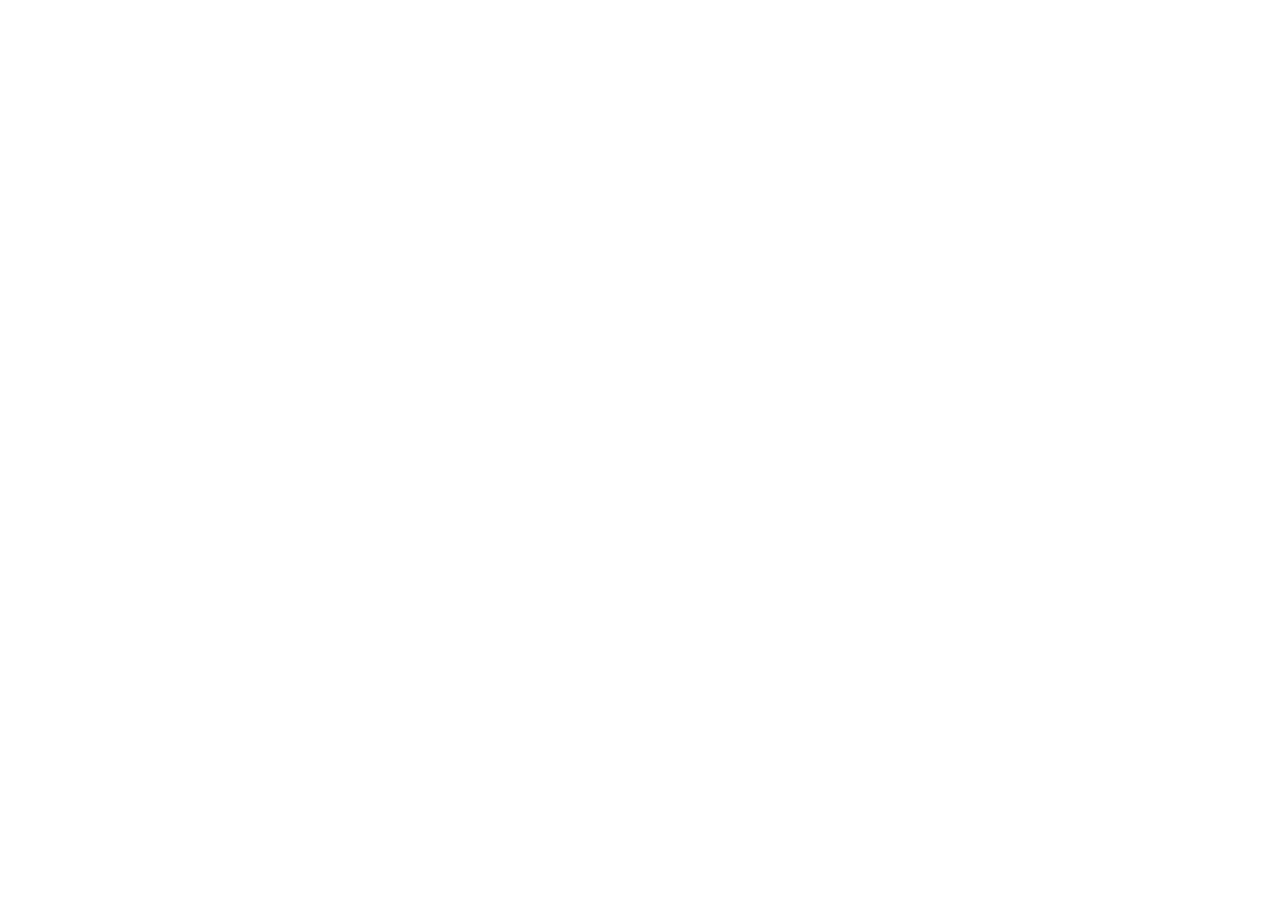
==== index.html @ 012d7cea "first commit" ====
<!DOCTYPE html>
<html lang="en">
<head>
    <meta charset="UTF-8">
    <meta name="viewport" content="width=device-width, initial-scale=1.0">
    <link rel="stylesheet" href="css/styles.css">
    <title>Document</title>
</head>
<body>
    
</body>
</html>
---- css/styles.css ----
* {
  margin: 0;
  padding: 0;
  box-sizing: border-box;
}

/*# sourceMappingURL=styles.css.map */
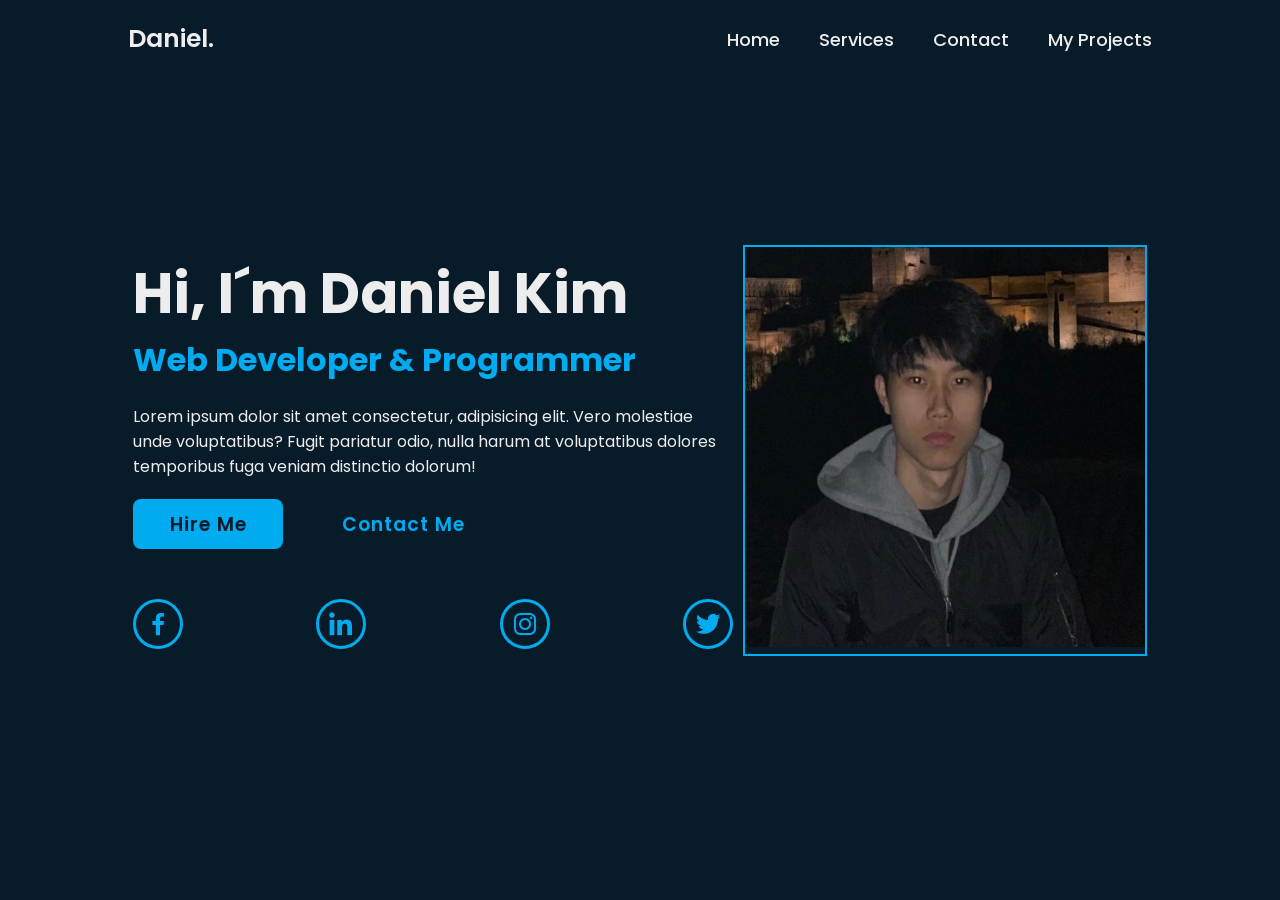
==== commit 2f5ffdc7: "index.html casi completo" ====
--- a/index.html
+++ b/index.html
@@ -1,12 +1,45 @@
 <!DOCTYPE html>
 <html lang="en">
-<head>
-    <meta charset="UTF-8">
-    <meta name="viewport" content="width=device-width, initial-scale=1.0">
-    <link rel="stylesheet" href="css/styles.css">
+  <head>
+    <meta charset="UTF-8" />
+    <meta name="viewport" content="width=device-width, initial-scale=1.0" />
+    <link rel="stylesheet" href="css/styles.css" />
+    <link href='https://unpkg.com/boxicons@2.1.4/css/boxicons.min.css' rel='stylesheet'>
     <title>Document</title>
-</head>
-<body>
-    
-</body>
-</html>+  </head>
+  <body>
+    <header class="header">
+      <a href="#" class="logo">Daniel.</a>
+      <nav class="navbar">
+        <a href="">Home</a>
+        <a href="">Services</a>
+        <a href="">Contact</a>
+        <a href="">My Projects</a>
+      </nav>
+    </header>
+
+    <main class="home">
+      <div class="home__content">
+        <h1>Hi, I´m Daniel Kim</h1>
+        <h2>Web Developer & Programmer</h2>
+        <p>
+          Lorem ipsum dolor sit amet consectetur, adipisicing elit. Vero
+          molestiae unde voluptatibus? Fugit pariatur odio, nulla harum at
+          voluptatibus dolores temporibus fuga veniam distinctio dolorum!
+        </p>
+        <div class="btn-box">
+          <a href="">Hire Me</a>
+          <a href="">Contact Me</a>
+        </div>
+        <div class="social-media">
+            <a href=""><i class='bx bxl-facebook'></i></a>
+            <a href=""><i class='bx bxl-linkedin' ></i></a>
+            <a href=""><i class='bx bxl-instagram'></i></a>
+            <a href=""><i class='bx bxl-twitter' ></i></a>
+        </div>
+      </div>
+
+      <div id="prof-pic"><img src="imagenes/prof-pic-me.JPG" alt=""></div>
+    </main>
+  </body>
+</html>
--- a/css/styles.css
+++ b/css/styles.css
@@ -1,7 +1,176 @@
+@import url("https://fonts.googleapis.com/css2?family=Poppins:wght@300&display=swap");
 * {
   margin: 0;
   padding: 0;
   box-sizing: border-box;
+  font-family: "Poppins", sans-serif;
+}
+
+body {
+  background-color: #081b29;
+}
+body .home {
+  display: flex;
+  flex-direction: row;
+  height: 100vh;
+  justify-content: space-around;
+  align-items: center;
+  padding: 0 10%;
+}
+body .home .home__content {
+  color: #ededed;
+  max-width: 600px;
+}
+body .home .home__content h1 {
+  font-size: 56px;
+  font-weight: 700;
+}
+body .home .home__content h2 {
+  font-size: 32px;
+  font-weight: 700;
+  color: #00abf0;
+}
+body .home .home__content p {
+  font-size: 16px;
+  font-weight: 400;
+  margin: 20px 0;
+}
+body .home .home__content .btn-box {
+  width: 345px;
+  height: 50px;
+  display: flex;
+  justify-content: space-between;
+}
+body .home .home__content .btn-box a {
+  overflow: hidden;
+  position: relative;
+  display: flex;
+  justify-content: center;
+  align-items: center;
+  text-decoration: none;
+  height: 100%;
+  width: 150px;
+  color: #081b29;
+  font-size: 19px;
+  font-weight: 600;
+  background: #00abf0;
+  border: 2px solid #00abf0;
+  border-radius: 8px;
+  letter-spacing: 1px;
+  z-index: 1;
+}
+body .home .home__content .btn-box a:hover::before {
+  width: 100%;
+}
+body .home .home__content .btn-box a::before {
+  content: "";
+  position: absolute;
+  background: red;
+  width: 0;
+  height: 100%;
+  z-index: -1;
+  transition: all 0.5s;
+}
+body .home .home__content .btn-box a:nth-child(1) {
+  border: hidden;
+}
+body .home .home__content .btn-box a:nth-child(1):hover {
+  color: #00abf0;
+}
+body .home .home__content .btn-box a:nth-child(1)::before {
+  background: #081b29;
+}
+body .home .home__content .btn-box a:nth-child(2) {
+  background: transparent;
+  color: #00abf0;
+  border: hidden;
+}
+body .home .home__content .btn-box a:nth-child(2):hover {
+  color: #081b29;
+}
+body .home .home__content .btn-box a:nth-child(2)::before {
+  background: #00abf0;
+}
+body .home .home__content .social-media {
+  margin-top: 50px;
+  width: 100%;
+  display: flex;
+  flex-direction: row;
+  justify-content: space-between;
+}
+body .home .home__content .social-media a {
+  position: relative;
+  display: flex;
+  text-decoration: none;
+  justify-content: center;
+  align-items: center;
+  width: 50px;
+  height: 50px;
+  background: transparent;
+  border-radius: 50%;
+  border: 3px solid #00abf0;
+  color: #00abf0;
+  font-size: 30px;
+  z-index: 1;
+  overflow: hidden;
+}
+body .home .home__content .social-media a::before {
+  content: "";
+  position: absolute;
+  background: #00abf0;
+  width: 0;
+  height: 100%;
+  z-index: -1;
+  transition: all 1s;
+}
+body .home .home__content .social-media a:hover::before {
+  width: 100%;
+}
+body .home .home__content .social-media a:hover {
+  color: #081b29;
+}
+body .home #prof-pic {
+  border: #00abf0 2px solid;
+}
+body .home #prof-pic img {
+  height: 400px;
+  width: 400px;
+  transition: all 0.5s;
+}
+body .home #prof-pic img:hover {
+  opacity: 0.5;
+}
+
+.header {
+  position: fixed;
+  top: 0;
+  left: 0;
+  width: 100%;
+  padding: 20px 10%;
+  background: transparent;
+  display: flex;
+  justify-content: space-between;
+  align-items: center;
+}
+
+.logo {
+  position: relative;
+  font-size: 25px;
+  color: #ededed;
+  text-decoration: none;
+  font-weight: 600;
+}
+
+.navbar a {
+  font-size: 18px;
+  color: #ededed;
+  text-decoration: none;
+  font-weight: 500;
+  margin-left: 35px;
+  transition: color 0.3s;
+}
+.navbar a:hover {
+  color: #00abf0;
 }
 
 /*# sourceMappingURL=styles.css.map */
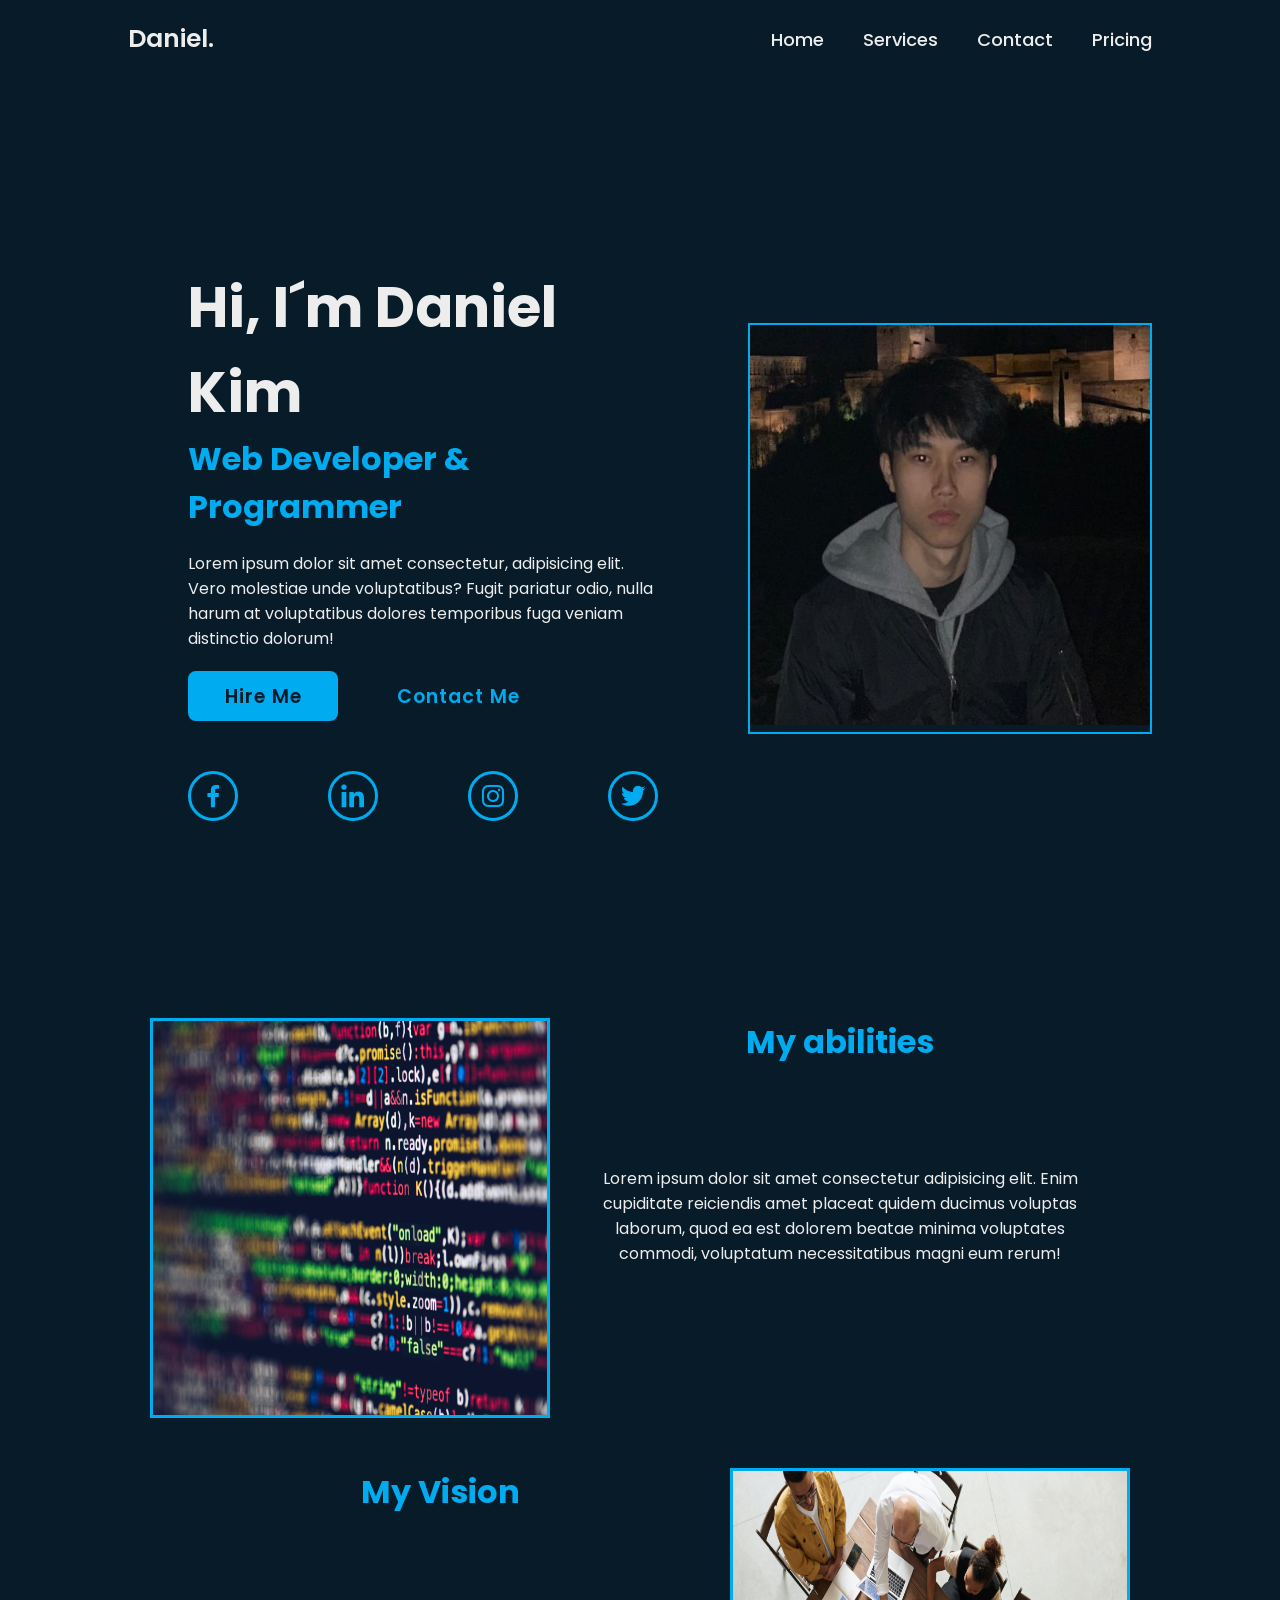
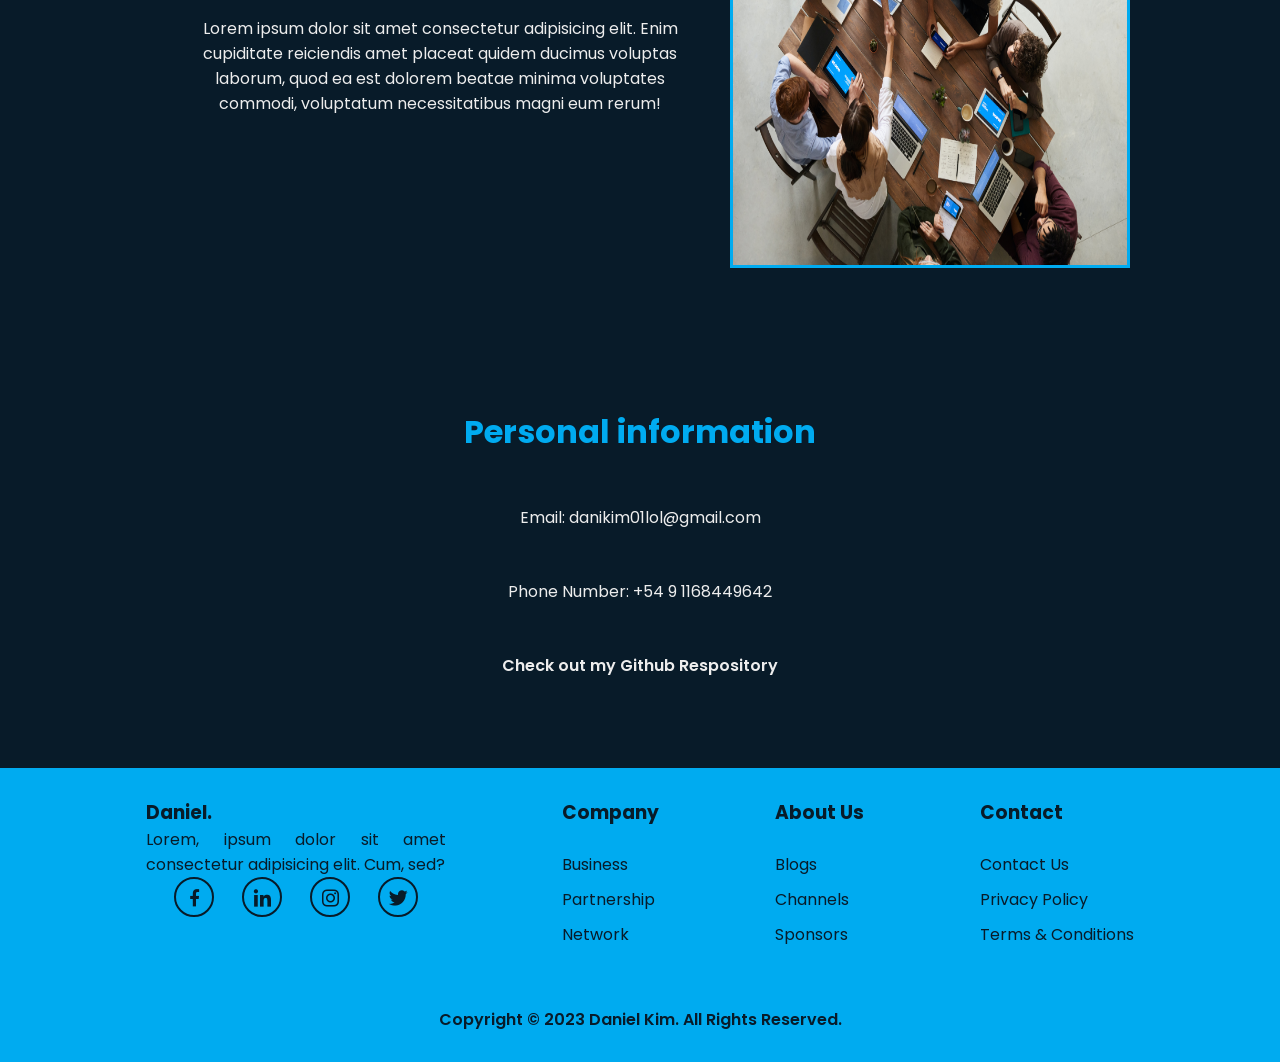
==== commit 8626c587: "index contact terminados" ====
--- a/index.html
+++ b/index.html
@@ -4,42 +4,125 @@
     <meta charset="UTF-8" />
     <meta name="viewport" content="width=device-width, initial-scale=1.0" />
     <link rel="stylesheet" href="css/styles.css" />
-    <link href='https://unpkg.com/boxicons@2.1.4/css/boxicons.min.css' rel='stylesheet'>
+    <link
+      href="https://unpkg.com/boxicons@2.1.4/css/boxicons.min.css"
+      rel="stylesheet"
+    />
     <title>Document</title>
   </head>
   <body>
     <header class="header">
       <a href="#" class="logo">Daniel.</a>
       <nav class="navbar">
-        <a href="">Home</a>
+        <a href="#">Home</a>
         <a href="">Services</a>
-        <a href="">Contact</a>
-        <a href="">My Projects</a>
+        <a href="contact.html">Contact</a>
+        <a href="">Pricing</a>
       </nav>
     </header>
 
     <main class="home">
-      <div class="home__content">
-        <h1>Hi, I´m Daniel Kim</h1>
-        <h2>Web Developer & Programmer</h2>
-        <p>
-          Lorem ipsum dolor sit amet consectetur, adipisicing elit. Vero
-          molestiae unde voluptatibus? Fugit pariatur odio, nulla harum at
-          voluptatibus dolores temporibus fuga veniam distinctio dolorum!
-        </p>
-        <div class="btn-box">
-          <a href="">Hire Me</a>
-          <a href="">Contact Me</a>
+      <div class="home__container">
+        <div class="home__content">
+          <h1>Hi, I´m Daniel Kim</h1>
+          <h2>Web Developer & Programmer</h2>
+          <p>
+            Lorem ipsum dolor sit amet consectetur, adipisicing elit. Vero
+            molestiae unde voluptatibus? Fugit pariatur odio, nulla harum at
+            voluptatibus dolores temporibus fuga veniam distinctio dolorum!
+          </p>
+          <div class="btn-box">
+            <a href="">Hire Me</a>
+            <a href="">Contact Me</a>
+          </div>
+          <div class="social-media">
+            <a href=""><i class="bx bxl-facebook"></i></a>
+            <a href=""><i class="bx bxl-linkedin"></i></a>
+            <a href=""><i class="bx bxl-instagram"></i></a>
+            <a href=""><i class="bx bxl-twitter"></i></a>
+          </div>
         </div>
-        <div class="social-media">
-            <a href=""><i class='bx bxl-facebook'></i></a>
-            <a href=""><i class='bx bxl-linkedin' ></i></a>
-            <a href=""><i class='bx bxl-instagram'></i></a>
-            <a href=""><i class='bx bxl-twitter' ></i></a>
-        </div>
+
+        <div id="prof-pic"><img src="imagenes/prof-pic-me.JPG" alt="" /></div>
       </div>
 
-      <div id="prof-pic"><img src="imagenes/prof-pic-me.JPG" alt=""></div>
+      <section>
+        <div class="aptitudes">
+          <div class="aptitudes__img">
+            <img src="imagenes/pexels-markus-spiske-2004161.jpg" alt="" />
+          </div>
+          <div class="aptitudes__description">
+            <h2>My abilities</h2>
+            <p>
+              Lorem ipsum dolor sit amet consectetur adipisicing elit. Enim
+              cupiditate reiciendis amet placeat quidem ducimus voluptas
+              laborum, quod ea est dolorem beatae minima voluptates commodi,
+              voluptatum necessitatibus magni eum rerum!
+            </p>
+          </div>
+        </div>
+        <div class="aptitudes">
+            <div class="aptitudes__description">
+              <h2>My Vision</h2>
+              <p>
+                Lorem ipsum dolor sit amet consectetur adipisicing elit. Enim
+                cupiditate reiciendis amet placeat quidem ducimus voluptas
+                laborum, quod ea est dolorem beatae minima voluptates commodi,
+                voluptatum necessitatibus magni eum rerum!
+              </p>
+            </div>
+            <div class="aptitudes__img">
+                <img src="imagenes/pexels-fauxels-3183197.jpg" alt="" />
+              </div>
+          </div>
+      </section>
+
+      <div class="personal-info">
+        <h2>Personal information</h2>
+        <p>Email: danikim01lol@gmail.com</p>
+        <p>Phone Number: +54 9 1168449642</p>
+        <a href="https://github.com/Danikim01?tab=repositories"
+          >Check out my Github Respository</a
+        >
+      </div>
     </main>
+
+    <footer>
+      <section id="footer-info-section">
+        <div>
+          <h3>Daniel.</h3>
+          <p>
+            Lorem, ipsum dolor sit amet consectetur adipisicing elit. Cum, sed?
+          </p>
+          <div class="footer__social-media">
+            <a href=""><i class="bx bxl-facebook"></i></a>
+            <a href=""><i class="bx bxl-linkedin"></i></a>
+            <a href=""><i class="bx bxl-instagram"></i></a>
+            <a href=""><i class="bx bxl-twitter"></i></a>
+          </div>
+        </div>
+        <div class="footer__subsection">
+          <h3>Company</h3>
+          <a href="">Business</a>
+          <a href="">Partnership</a>
+          <a href="">Network</a>
+        </div>
+        <div class="footer__subsection">
+          <h3>About Us</h3>
+          <a href="">Blogs</a>
+          <a href="">Channels</a>
+          <a href="">Sponsors</a>
+        </div>
+        <div class="footer__subsection">
+          <h3>Contact</h3>
+          <a href="">Contact Us</a>
+          <a href="">Privacy Policy</a>
+          <a href="">Terms & Conditions</a>
+        </div>
+      </section>
+      <div id="copyright">
+        Copyright © 2023 Daniel Kim. All Rights Reserved.
+      </div>
+    </footer>
   </body>
 </html>
--- a/css/styles.css
+++ b/css/styles.css
@@ -1,4 +1,56 @@
 @import url("https://fonts.googleapis.com/css2?family=Poppins:wght@300&display=swap");
+.contact-main {
+  margin-top: 90px;
+  height: 100vh;
+  display: flex;
+  flex-direction: column;
+  justify-content: center;
+  align-items: center;
+  color: #ededed;
+  margin-bottom: 50px;
+}
+.contact-main h1 {
+  font-size: 56px;
+  font-weight: 700;
+  margin-bottom: 10px;
+}
+.contact-main form {
+  border: 2px solid #ededed;
+  padding: 20px;
+}
+.contact-main input[type=text], .contact-main input[type=email], .contact-main textarea {
+  width: 100%;
+  padding: 10px;
+  margin: 10px 0;
+  border: none;
+  background: transparent;
+  border-bottom: 2px solid #ededed;
+  color: #ededed;
+  font-size: 16px;
+  font-weight: 400;
+}
+.contact-main input[type=text]:focus, .contact-main input[type=email]:focus, .contact-main textarea:focus {
+  outline: none;
+}
+.contact-main #send-data-btn {
+  margin-top: 50px;
+  transition: all 0.5s;
+}
+.contact-main #send-data-btn a {
+  height: 40px;
+  width: 100%;
+  font-size: 20px;
+  padding: 20px;
+  text-decoration: none;
+  background-color: #00abf0;
+  border-radius: 8px;
+  color: #ededed;
+  font-weight: 600;
+}
+.contact-main #send-data-btn:hover {
+  opacity: 0.6;
+}
+
 * {
   margin: 0;
   padding: 0;
@@ -9,7 +61,9 @@
 body {
   background-color: #081b29;
 }
-body .home {
+body .home__container {
+  width: 100%;
+  padding: auto;
   display: flex;
   flex-direction: row;
   height: 100vh;
@@ -17,31 +71,33 @@
   align-items: center;
   padding: 0 10%;
 }
-body .home .home__content {
-  color: #ededed;
+body .home__container .home__content {
+  padding: 20px;
+  margin-top: 30px;
+  width: 100%;
+  margin-left: 40px;
+  margin-right: 40px;
+  color: #ededed;
+}
+body .home__container .home__content p {
   max-width: 600px;
 }
-body .home .home__content h1 {
+body .home__container .home__content h1 {
   font-size: 56px;
   font-weight: 700;
 }
-body .home .home__content h2 {
-  font-size: 32px;
-  font-weight: 700;
-  color: #00abf0;
-}
-body .home .home__content p {
+body .home__container .home__content p {
   font-size: 16px;
   font-weight: 400;
   margin: 20px 0;
 }
-body .home .home__content .btn-box {
+body .home__container .home__content .btn-box {
   width: 345px;
   height: 50px;
   display: flex;
   justify-content: space-between;
 }
-body .home .home__content .btn-box a {
+body .home__container .home__content .btn-box a {
   overflow: hidden;
   position: relative;
   display: flex;
@@ -59,10 +115,10 @@
   letter-spacing: 1px;
   z-index: 1;
 }
-body .home .home__content .btn-box a:hover::before {
-  width: 100%;
-}
-body .home .home__content .btn-box a::before {
+body .home__container .home__content .btn-box a:hover::before {
+  width: 100%;
+}
+body .home__container .home__content .btn-box a::before {
   content: "";
   position: absolute;
   background: red;
@@ -71,34 +127,34 @@
   z-index: -1;
   transition: all 0.5s;
 }
-body .home .home__content .btn-box a:nth-child(1) {
+body .home__container .home__content .btn-box a:nth-child(1) {
   border: hidden;
 }
-body .home .home__content .btn-box a:nth-child(1):hover {
-  color: #00abf0;
-}
-body .home .home__content .btn-box a:nth-child(1)::before {
+body .home__container .home__content .btn-box a:nth-child(1):hover {
+  color: #00abf0;
+}
+body .home__container .home__content .btn-box a:nth-child(1)::before {
   background: #081b29;
 }
-body .home .home__content .btn-box a:nth-child(2) {
+body .home__container .home__content .btn-box a:nth-child(2) {
   background: transparent;
   color: #00abf0;
   border: hidden;
 }
-body .home .home__content .btn-box a:nth-child(2):hover {
-  color: #081b29;
-}
-body .home .home__content .btn-box a:nth-child(2)::before {
+body .home__container .home__content .btn-box a:nth-child(2):hover {
+  color: #081b29;
+}
+body .home__container .home__content .btn-box a:nth-child(2)::before {
   background: #00abf0;
 }
-body .home .home__content .social-media {
+body .home__container .home__content .social-media {
   margin-top: 50px;
   width: 100%;
   display: flex;
   flex-direction: row;
   justify-content: space-between;
 }
-body .home .home__content .social-media a {
+body .home__container .home__content .social-media a {
   position: relative;
   display: flex;
   text-decoration: none;
@@ -114,7 +170,7 @@
   z-index: 1;
   overflow: hidden;
 }
-body .home .home__content .social-media a::before {
+body .home__container .home__content .social-media a::before {
   content: "";
   position: absolute;
   background: #00abf0;
@@ -123,26 +179,118 @@
   z-index: -1;
   transition: all 1s;
 }
-body .home .home__content .social-media a:hover::before {
-  width: 100%;
-}
-body .home .home__content .social-media a:hover {
-  color: #081b29;
-}
-body .home #prof-pic {
+body .home__container .home__content .social-media a:hover::before {
+  width: 100%;
+}
+body .home__container .home__content .social-media a:hover {
+  color: #081b29;
+}
+body .home__container #prof-pic {
   border: #00abf0 2px solid;
-}
-body .home #prof-pic img {
+  margin-left: 30px;
+}
+body .home__container #prof-pic img {
   height: 400px;
   width: 400px;
   transition: all 0.5s;
 }
-body .home #prof-pic img:hover {
+body .home__container #prof-pic img:hover {
   opacity: 0.5;
 }
+@media (max-width: 768px) {
+  body .home__container {
+    margin-top: 80px;
+    margin-bottom: 80px;
+  }
+  body .home__container .home__content {
+    text-align: center;
+    display: flex;
+    flex-direction: column;
+    align-items: center;
+  }
+  body .home__container .home__content .btn-box {
+    display: flex;
+    flex-direction: column;
+    align-items: center;
+    height: 80px;
+  }
+}
+
+.home h2 {
+  font-size: 32px;
+  font-weight: 700;
+  color: #00abf0;
+}
+.home section {
+  display: flex;
+  flex-direction: column;
+  align-items: center;
+  justify-content: space-between;
+  margin-bottom: 50px;
+  padding: 40px;
+}
+.home section .aptitudes {
+  display: flex;
+  color: #ededed;
+  margin-bottom: 50px;
+}
+.home section .aptitudes .aptitudes__img {
+  width: 400px;
+  height: 400px;
+  border: #00abf0 3px solid;
+}
+.home section .aptitudes .aptitudes__img img {
+  height: 100%;
+  width: 100%;
+}
+.home section .aptitudes .aptitudes__description {
+  display: flex;
+  flex-direction: column;
+  align-items: center;
+}
+.home section .aptitudes .aptitudes__description p {
+  max-width: 500px;
+  text-align: center;
+  transform: translateY(100px);
+  margin-left: 40px;
+  margin-right: 40px;
+}
+@media (max-width: 768px) {
+  .home section section {
+    height: 100vh;
+  }
+  .home section .aptitudes .aptitudes__img {
+    display: none;
+  }
+  .home section .aptitudes .aptitudes__description p {
+    transform: translateY(0px);
+    max-width: 400px;
+    min-width: 200px;
+  }
+}
+.home .personal-info {
+  display: flex;
+  flex-direction: column;
+  align-items: center;
+  justify-content: space-between;
+  height: 30vh;
+  margin-bottom: 90px;
+}
+.home .personal-info p {
+  color: #ededed;
+  font-size: 16px;
+}
+.home .personal-info a {
+  color: #ededed;
+  text-decoration: none;
+  font-size: 16px;
+  font-weight: 600;
+}
+.home .personal-info a:hover {
+  color: #00abf0;
+}
 
 .header {
-  position: fixed;
   top: 0;
   left: 0;
   width: 100%;
@@ -173,4 +321,110 @@
   color: #00abf0;
 }
 
+@media (max-width: 768px) {
+  .header {
+    flex-direction: column;
+    justify-content: center;
+    align-items: center;
+  }
+  .header .logo {
+    margin-bottom: 20px;
+  }
+  .home {
+    transform: translateY(-80px);
+  }
+}
+@media (max-width: 600px) {
+  .header {
+    display: flex;
+    flex-direction: column;
+    justify-content: center;
+    align-items: center;
+  }
+  .navbar {
+    display: flex;
+    flex-direction: column;
+    justify-content: center;
+    align-items: center;
+  }
+}
+footer {
+  width: 100%;
+  padding: 30px;
+  background-color: #00abf0;
+  color: #081b29;
+}
+footer #footer-info-section {
+  display: flex;
+  flex-direction: row;
+  justify-content: space-evenly;
+}
+footer #footer-info-section p {
+  max-width: 300px;
+  text-align: justify;
+}
+footer #footer-info-section .footer__subsection {
+  display: flex;
+  flex-direction: column;
+}
+footer #footer-info-section .footer__subsection h3 {
+  margin-bottom: 25px;
+}
+footer #footer-info-section .footer__subsection a {
+  margin-bottom: 10px;
+  text-decoration: none;
+  color: #081b29;
+}
+footer #footer-info-section .footer__social-media {
+  display: flex;
+  flex-direction: row;
+  justify-content: space-evenly;
+}
+footer #footer-info-section .footer__social-media a {
+  display: flex;
+  text-decoration: none;
+  justify-content: center;
+  align-items: center;
+  border: 2px solid #081b29;
+  border-radius: 50%;
+  font-size: 23px;
+  color: #081b29;
+  height: 40px;
+  width: 40px;
+}
+footer #copyright {
+  text-align: center;
+  margin-top: 50px;
+  font-weight: 600;
+}
+
+@media (max-width: 1024px) {
+  #prof-pic {
+    display: none;
+  }
+}
+@media (max-width: 768px) {
+  footer #footer-info-section {
+    flex-direction: column;
+    justify-content: center;
+    align-items: center;
+  }
+  footer #footer-info-section div:nth-child(1) {
+    margin-bottom: 40px;
+  }
+  footer #footer-info-section div:nth-child(1) h3 {
+    text-align: center;
+    margin-bottom: 30px;
+  }
+  footer #footer-info-section div:nth-child(1) p {
+    text-align: center;
+    margin-bottom: 30px;
+  }
+  footer #footer-info-section .footer__subsection {
+    flex-direction: column;
+    justify-content: center;
+    align-items: center;
+  }
+}
+
 /*# sourceMappingURL=styles.css.map */
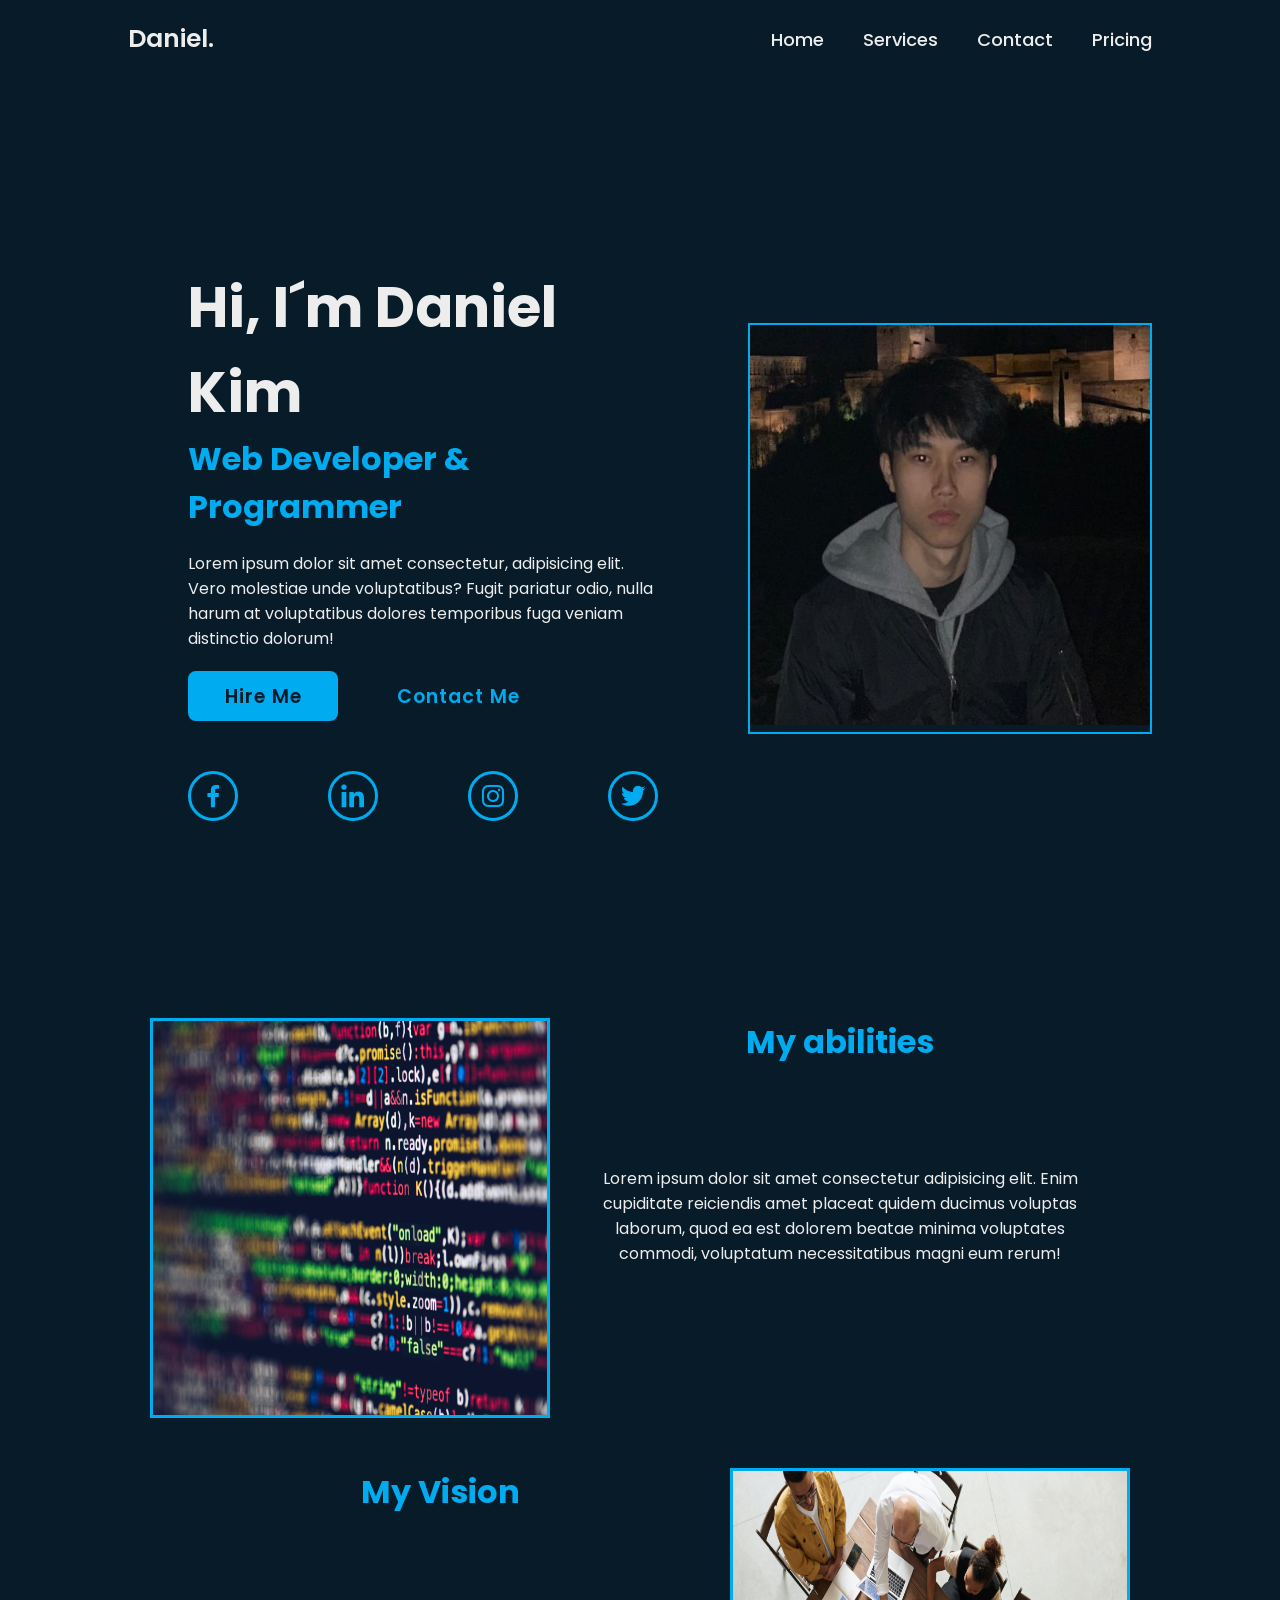
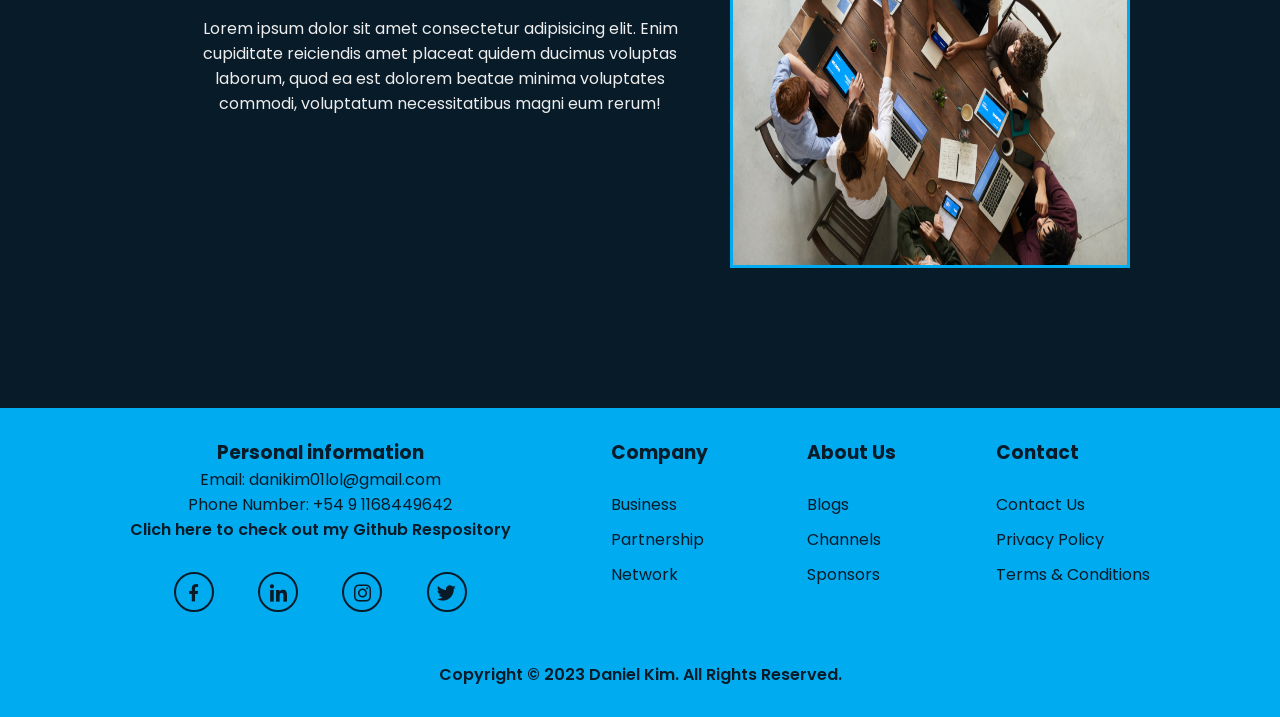
==== commit 1f26aee1: "services.html terminado" ====
--- a/index.html
+++ b/index.html
@@ -15,7 +15,7 @@
       <a href="#" class="logo">Daniel.</a>
       <nav class="navbar">
         <a href="#">Home</a>
-        <a href="">Services</a>
+        <a href="services.html">Services</a>
         <a href="contact.html">Contact</a>
         <a href="">Pricing</a>
       </nav>
@@ -62,38 +62,33 @@
           </div>
         </div>
         <div class="aptitudes">
-            <div class="aptitudes__description">
-              <h2>My Vision</h2>
-              <p>
-                Lorem ipsum dolor sit amet consectetur adipisicing elit. Enim
-                cupiditate reiciendis amet placeat quidem ducimus voluptas
-                laborum, quod ea est dolorem beatae minima voluptates commodi,
-                voluptatum necessitatibus magni eum rerum!
-              </p>
-            </div>
-            <div class="aptitudes__img">
-                <img src="imagenes/pexels-fauxels-3183197.jpg" alt="" />
-              </div>
+          <div class="aptitudes__description">
+            <h2>My Vision</h2>
+            <p>
+              Lorem ipsum dolor sit amet consectetur adipisicing elit. Enim
+              cupiditate reiciendis amet placeat quidem ducimus voluptas
+              laborum, quod ea est dolorem beatae minima voluptates commodi,
+              voluptatum necessitatibus magni eum rerum!
+            </p>
           </div>
+          <div class="aptitudes__img">
+            <img src="imagenes/pexels-fauxels-3183197.jpg" alt="" />
+          </div>
+        </div>
       </section>
-
-      <div class="personal-info">
-        <h2>Personal information</h2>
-        <p>Email: danikim01lol@gmail.com</p>
-        <p>Phone Number: +54 9 1168449642</p>
-        <a href="https://github.com/Danikim01?tab=repositories"
-          >Check out my Github Respository</a
-        >
-      </div>
     </main>
 
     <footer>
       <section id="footer-info-section">
-        <div>
-          <h3>Daniel.</h3>
-          <p>
-            Lorem, ipsum dolor sit amet consectetur adipisicing elit. Cum, sed?
-          </p>
+        <div class="personal-info">
+          <h3>Personal information</h3>
+          <p>Email: danikim01lol@gmail.com</p>
+          <p>Phone Number: +54 9 1168449642</p>
+          <a
+            href="https://github.com/Danikim01?tab=repositories"
+            target="_blank"
+            >Clich here to check out my Github Respository</a
+          >
           <div class="footer__social-media">
             <a href=""><i class="bx bxl-facebook"></i></a>
             <a href=""><i class="bx bxl-linkedin"></i></a>
@@ -101,6 +96,7 @@
             <a href=""><i class="bx bxl-twitter"></i></a>
           </div>
         </div>
+
         <div class="footer__subsection">
           <h3>Company</h3>
           <a href="">Business</a>
--- a/css/styles.css
+++ b/css/styles.css
@@ -51,6 +51,88 @@
   opacity: 0.6;
 }
 
+h1 {
+  font-size: 56px;
+  font-weight: 700;
+}
+
+h2 {
+  font-size: 32px;
+  font-weight: 700;
+  color: #00abf0;
+}
+
+.services-main {
+  margin-bottom: 50px;
+}
+.services-main h1 {
+  text-align: center;
+  color: #ededed;
+}
+.services-main h2 {
+  color: #ededed;
+  font-size: 23px;
+}
+.services-main .features {
+  padding: 30px;
+  display: grid;
+  grid-template-columns: repeat(4, 1fr);
+  gap: 10px;
+}
+.services-main .features .card {
+  background-color: #27272a;
+  padding: 1rem;
+  border: 2px solid transparent;
+  box-shadow: 0 0 10px rgba(0, 0, 0, 0.8); /* Sombreado */
+  border-radius: 15px;
+  transition: all 0.3s ease;
+}
+.services-main .features .card:hover {
+  border: 2px solid #fff;
+}
+.services-main .features .card span {
+  display: inline-block;
+  background-color: #1e40af;
+  padding: 2px 9px;
+  margin-bottom: 1rem;
+  font-size: 1.75rem;
+  color: #fff;
+  border-radius: 5px;
+}
+.services-main .features .card p {
+  color: #ccc;
+  margin-bottom: 1.9rem;
+  margin-top: 1.25rem;
+}
+.services-main .features .card a {
+  display: flex;
+  justify-content: center;
+  align-items: center;
+  width: 50%;
+  color: #fff;
+  text-decoration: none;
+  font-size: 1.23rem;
+  border: 2px solid #fff;
+  padding: 10px;
+  border-radius: 15px;
+  transition: all 0.5s ease-in-out;
+}
+.services-main .features .card a:hover {
+  background-color: #fff;
+  color: #27272a;
+}
+@media (max-width: 900px) {
+  .services-main .features {
+    grid-template-columns: repeat(2, 1fr);
+    gap: 20px;
+  }
+}
+@media (max-width: 700px) {
+  .services-main .features {
+    grid-template-columns: repeat(1, 1fr);
+  }
+}
+
 * {
   margin: 0;
   padding: 0;
@@ -81,10 +163,6 @@
 }
 body .home__container .home__content p {
   max-width: 600px;
-}
-body .home__container .home__content h1 {
-  font-size: 56px;
-  font-weight: 700;
 }
 body .home__container .home__content p {
   font-size: 16px;
@@ -214,13 +292,11 @@
     align-items: center;
     height: 80px;
   }
-}
-
-.home h2 {
-  font-size: 32px;
-  font-weight: 700;
-  color: #00abf0;
-}
+  body .aptitudes {
+    transform: translateY(-50px);
+  }
+}
+
 .home section {
   display: flex;
   flex-direction: column;
@@ -268,27 +344,6 @@
     min-width: 200px;
   }
 }
-.home .personal-info {
-  display: flex;
-  flex-direction: column;
-  align-items: center;
-  justify-content: space-between;
-  height: 30vh;
-  margin-bottom: 90px;
-}
-.home .personal-info p {
-  color: #ededed;
-  font-size: 16px;
-}
-.home .personal-info a {
-  color: #ededed;
-  text-decoration: none;
-  font-size: 16px;
-  font-weight: 600;
-}
-.home .personal-info a:hover {
-  color: #00abf0;
-}
 
 .header {
   top: 0;
@@ -375,12 +430,36 @@
   text-decoration: none;
   color: #081b29;
 }
-footer #footer-info-section .footer__social-media {
+footer #footer-info-section .personal-info {
+  display: flex;
+  flex-direction: column;
+  align-items: center;
+}
+footer #footer-info-section .personal-info h2 {
+  margin-bottom: 30px;
+}
+footer #footer-info-section .personal-info p {
+  color: #081b29;
+  font-size: 16px;
+}
+footer #footer-info-section .personal-info a {
+  text-align: center;
+  color: #081b29;
+  text-decoration: none;
+  font-size: 16px;
+  font-weight: 600;
+}
+footer #footer-info-section .personal-info a:hover {
+  color: #ededed;
+}
+footer #footer-info-section .personal-info .footer__social-media {
   display: flex;
   flex-direction: row;
   justify-content: space-evenly;
-}
-footer #footer-info-section .footer__social-media a {
+  width: 100%;
+  margin-top: 30px;
+}
+footer #footer-info-section .personal-info .footer__social-media a {
   display: flex;
   text-decoration: none;
   justify-content: center;
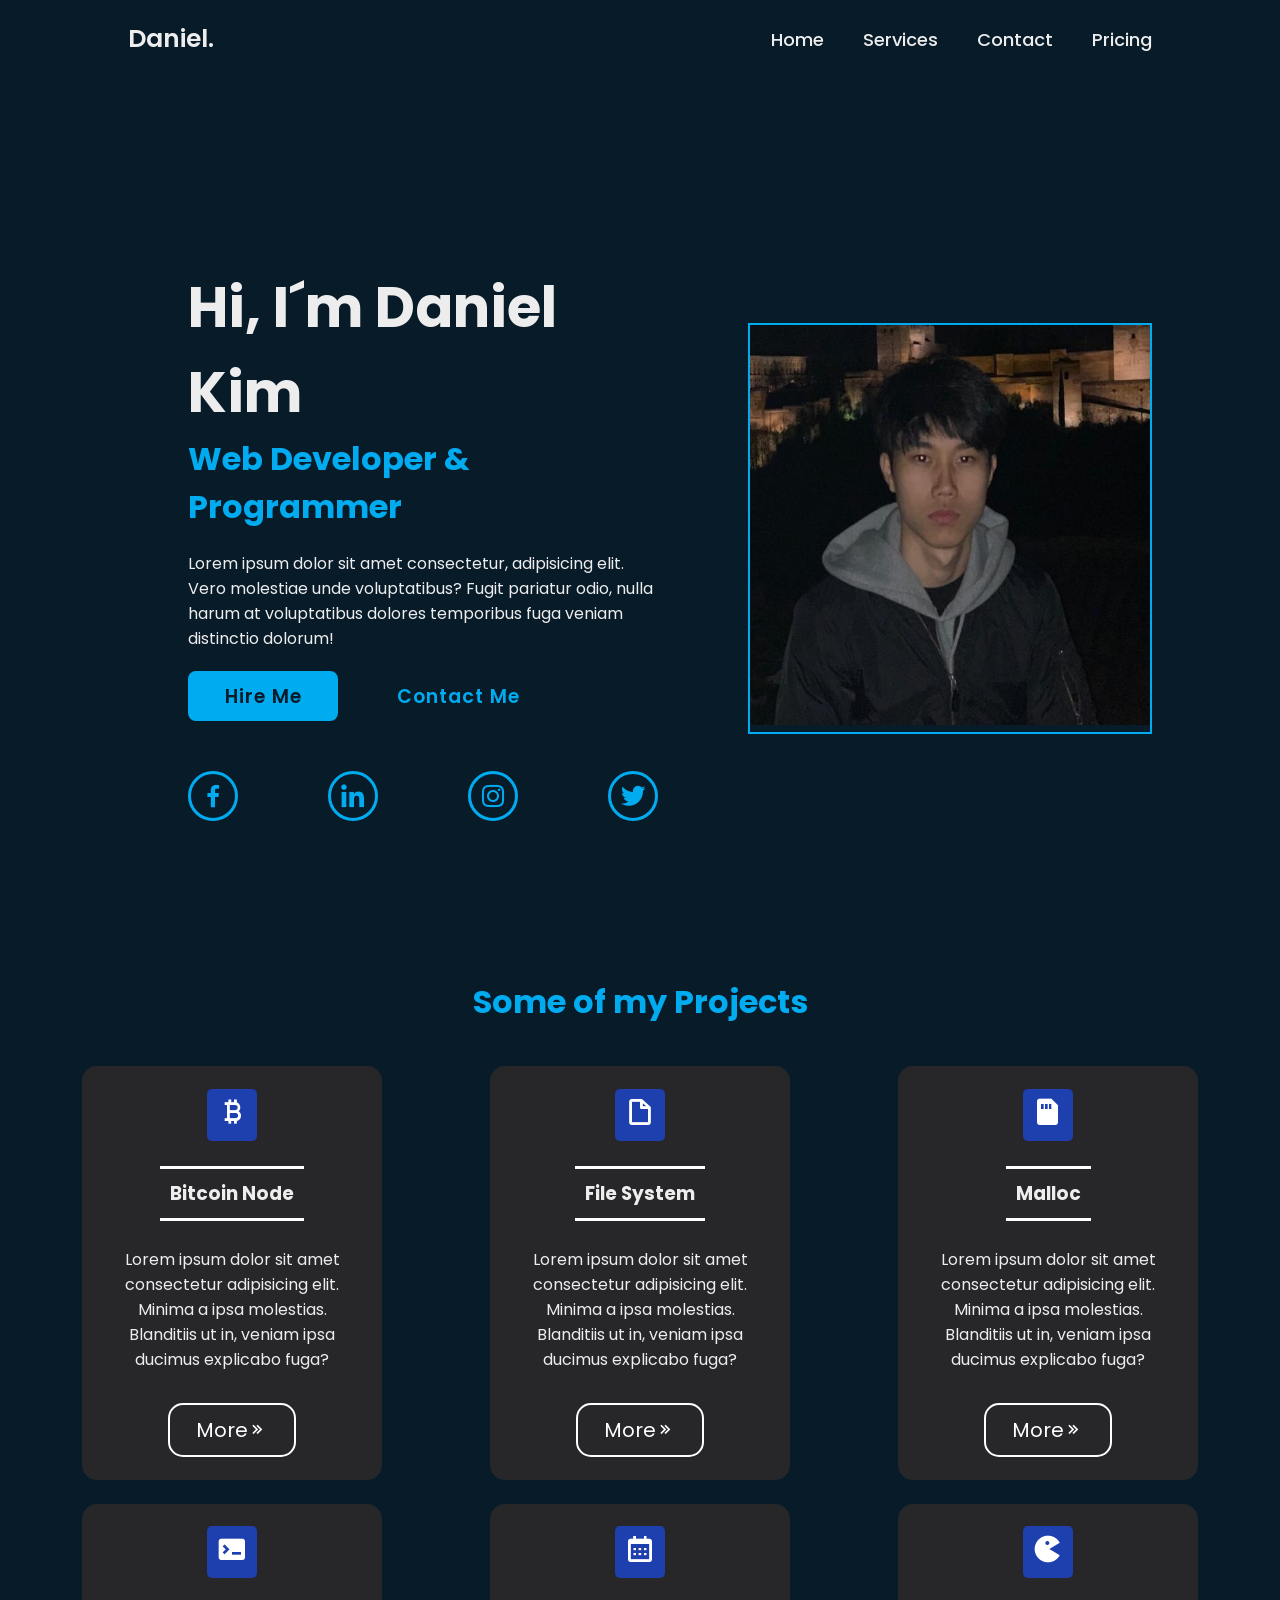
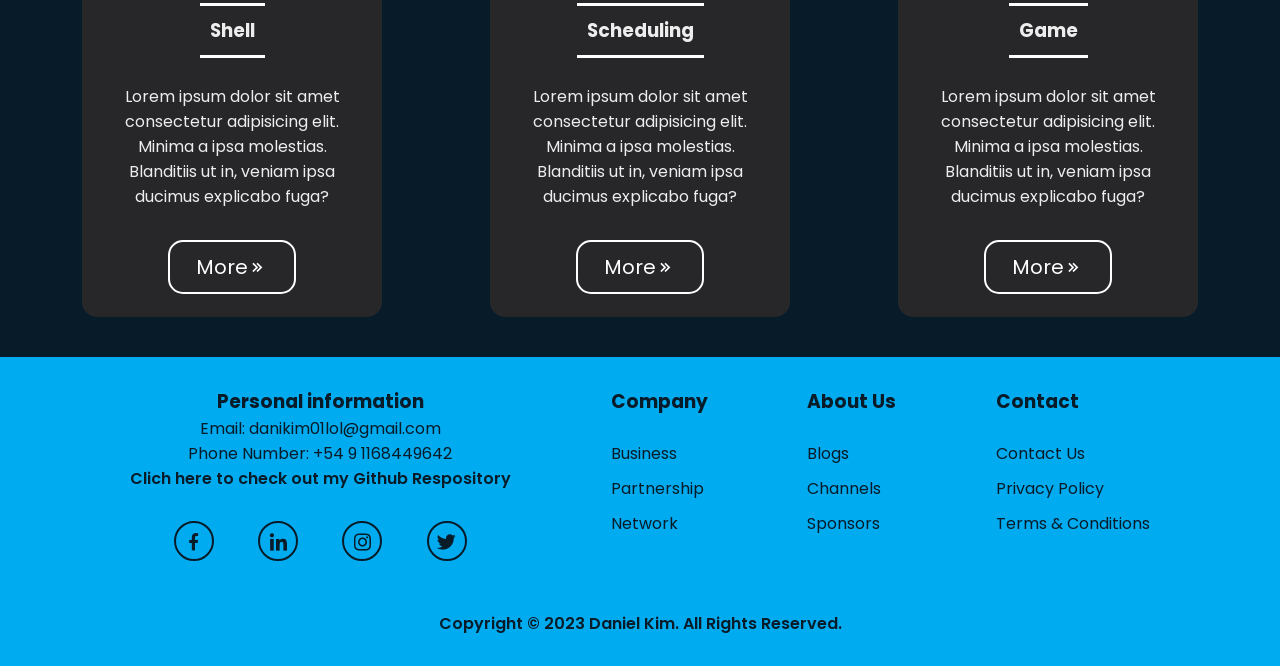
==== commit 2527ac1a: "my projects finished" ====
--- a/index.html
+++ b/index.html
@@ -3,11 +3,11 @@
   <head>
     <meta charset="UTF-8" />
     <meta name="viewport" content="width=device-width, initial-scale=1.0" />
-    <link rel="stylesheet" href="css/styles.css" />
     <link
       href="https://unpkg.com/boxicons@2.1.4/css/boxicons.min.css"
       rel="stylesheet"
     />
+    <link rel="stylesheet" href="css/styles.css" />
     <title>Document</title>
   </head>
   <body>
@@ -47,33 +47,75 @@
       </div>
 
       <section>
-        <div class="aptitudes">
-          <div class="aptitudes__img">
-            <img src="imagenes/pexels-markus-spiske-2004161.jpg" alt="" />
+        <h2>Some of my Projects</h2>
+        <div class="my-projects">
+          <div class="project">
+            <span><i class="bx bx-bitcoin"></i></span>
+            <h3>Bitcoin Node</h3>
+            <p>
+              Lorem ipsum dolor sit amet consectetur adipisicing elit. Minima a
+              ipsa molestias. Blanditiis ut in, veniam ipsa ducimus explicabo
+              fuga?
+            </p>
+            <a href="">More <i class="bx bx-chevrons-right"></i></a>
           </div>
-          <div class="aptitudes__description">
-            <h2>My abilities</h2>
+
+          <div class="project">
+            <span><i class='bx bx-file-blank'></i></span>
+            <h3>File System</h3>
             <p>
-              Lorem ipsum dolor sit amet consectetur adipisicing elit. Enim
-              cupiditate reiciendis amet placeat quidem ducimus voluptas
-              laborum, quod ea est dolorem beatae minima voluptates commodi,
-              voluptatum necessitatibus magni eum rerum!
+              Lorem ipsum dolor sit amet consectetur adipisicing elit. Minima a
+              ipsa molestias. Blanditiis ut in, veniam ipsa ducimus explicabo
+              fuga?
             </p>
+            <a href="">More <i class="bx bx-chevrons-right"></i></a>
           </div>
-        </div>
-        <div class="aptitudes">
-          <div class="aptitudes__description">
-            <h2>My Vision</h2>
+
+          <div class="project">
+            <span><i class='bx bxs-memory-card' ></i></span>
+            <h3>Malloc</h3>
             <p>
-              Lorem ipsum dolor sit amet consectetur adipisicing elit. Enim
-              cupiditate reiciendis amet placeat quidem ducimus voluptas
-              laborum, quod ea est dolorem beatae minima voluptates commodi,
-              voluptatum necessitatibus magni eum rerum!
+              Lorem ipsum dolor sit amet consectetur adipisicing elit. Minima a
+              ipsa molestias. Blanditiis ut in, veniam ipsa ducimus explicabo
+              fuga?
             </p>
+            <a href="">More <i class="bx bx-chevrons-right"></i></a>
           </div>
-          <div class="aptitudes__img">
-            <img src="imagenes/pexels-fauxels-3183197.jpg" alt="" />
+          
+          <div class="project">
+            <span><i class='bx bxs-terminal' ></i></span>
+            <h3>Shell</h3>
+            <p>
+              Lorem ipsum dolor sit amet consectetur adipisicing elit. Minima a
+              ipsa molestias. Blanditiis ut in, veniam ipsa ducimus explicabo
+              fuga?
+            </p>
+            <a href="">More <i class="bx bx-chevrons-right"></i></a>
           </div>
+
+
+          <div class="project">
+            <span><i class='bx bx-calendar' ></i></span>
+            <h3>Scheduling</h3>
+            <p>
+              Lorem ipsum dolor sit amet consectetur adipisicing elit. Minima a
+              ipsa molestias. Blanditiis ut in, veniam ipsa ducimus explicabo
+              fuga?
+            </p>
+            <a href="">More <i class="bx bx-chevrons-right"></i></a>
+          </div>
+
+          <div class="project">
+            <span><i class='bx bxs-game' ></i></span>
+            <h3>Game</h3>
+            <p>
+              Lorem ipsum dolor sit amet consectetur adipisicing elit. Minima a
+              ipsa molestias. Blanditiis ut in, veniam ipsa ducimus explicabo
+              fuga?
+            </p>
+            <a href="">More <i class="bx bx-chevrons-right"></i></a>
+          </div>
+
         </div>
       </section>
     </main>
--- a/css/styles.css
+++ b/css/styles.css
@@ -1,4 +1,15 @@
 @import url("https://fonts.googleapis.com/css2?family=Poppins:wght@300&display=swap");
+h1 {
+  font-size: 56px;
+  font-weight: 700;
+}
+
+h2 {
+  font-size: 32px;
+  font-weight: 700;
+  color: #00abf0;
+}
+
 .contact-main {
   margin-top: 90px;
   height: 100vh;
@@ -7,9 +18,11 @@
   justify-content: center;
   align-items: center;
   color: #ededed;
-  margin-bottom: 50px;
+  margin-bottom: 90px;
+  padding: 30px;
 }
 .contact-main h1 {
+  text-align: center;
   font-size: 56px;
   font-weight: 700;
   margin-bottom: 10px;
@@ -51,23 +64,23 @@
   opacity: 0.6;
 }
 
-h1 {
-  font-size: 56px;
-  font-weight: 700;
-}
-
-h2 {
-  font-size: 32px;
-  font-weight: 700;
-  color: #00abf0;
-}
-
 .services-main {
   margin-bottom: 50px;
+  padding: 30px;
 }
 .services-main h1 {
   text-align: center;
   color: #ededed;
+}
+@media (max-width: 900px) {
+  .services-main h1 {
+    font-size: 45px;
+  }
+}
+@media (max-width: 700px) {
+  .services-main h1 {
+    font-size: 35px;
+  }
 }
 .services-main h2 {
   color: #ededed;
@@ -297,51 +310,78 @@
   }
 }
 
-.home section {
+.home section h2, .home section h3 {
+  text-align: center;
+}
+.home section .my-projects {
+  display: grid;
+  justify-items: center;
+  color: #ededed;
+  grid-template-columns: repeat(3, 1fr);
+  padding: 40px;
+  gap: 24px;
+}
+.home section .my-projects .project {
   display: flex;
   flex-direction: column;
   align-items: center;
-  justify-content: space-between;
-  margin-bottom: 50px;
-  padding: 40px;
-}
-.home section .aptitudes {
-  display: flex;
-  color: #ededed;
-  margin-bottom: 50px;
-}
-.home section .aptitudes .aptitudes__img {
-  width: 400px;
-  height: 400px;
-  border: #00abf0 3px solid;
-}
-.home section .aptitudes .aptitudes__img img {
-  height: 100%;
-  width: 100%;
-}
-.home section .aptitudes .aptitudes__description {
-  display: flex;
-  flex-direction: column;
-  align-items: center;
-}
-.home section .aptitudes .aptitudes__description p {
-  max-width: 500px;
   text-align: center;
-  transform: translateY(100px);
-  margin-left: 40px;
-  margin-right: 40px;
-}
-@media (max-width: 768px) {
-  .home section section {
-    height: 100vh;
-  }
-  .home section .aptitudes .aptitudes__img {
-    display: none;
-  }
-  .home section .aptitudes .aptitudes__description p {
-    transform: translateY(0px);
-    max-width: 400px;
-    min-width: 200px;
+  padding: 1.3rem;
+  max-width: 300px;
+  background-color: #27272a;
+  border: 2px solid transparent;
+  border-radius: 15px;
+  transition: all 0.3s ease;
+}
+.home section .my-projects .project:hover {
+  border: 2px solid #fff;
+}
+.home section .my-projects .project h3 {
+  padding: 10px;
+  border-top: #fff solid 3px;
+  border-bottom: #fff solid 3px;
+}
+.home section .my-projects .project p {
+  padding: 1rem;
+  margin-top: 10px;
+  margin-bottom: 15px;
+}
+.home section .my-projects .project span {
+  display: inline-block;
+  background-color: #1e40af;
+  padding: 2px 9px;
+  margin-bottom: 1rem;
+  font-size: 1.75rem;
+  color: #fff;
+  border-radius: 5px;
+  font-size: 2rem;
+  margin-bottom: 25px;
+}
+.home section .my-projects .project a {
+  display: flex;
+  justify-content: center;
+  align-items: center;
+  width: 50%;
+  color: #fff;
+  text-decoration: none;
+  font-size: 1.23rem;
+  border: 2px solid #fff;
+  padding: 10px;
+  border-radius: 15px;
+  transition: all 0.5s ease-in-out;
+}
+.home section .my-projects .project a:hover {
+  background-color: #fff;
+  color: #27272a;
+}
+@media (max-width: 900px) {
+  .home section .my-projects {
+    grid-template-columns: repeat(2, 1fr);
+  }
+}
+@media (max-width: 700px) {
+  .home section .my-projects {
+    grid-template-columns: repeat(1, 1fr);
   }
 }
 
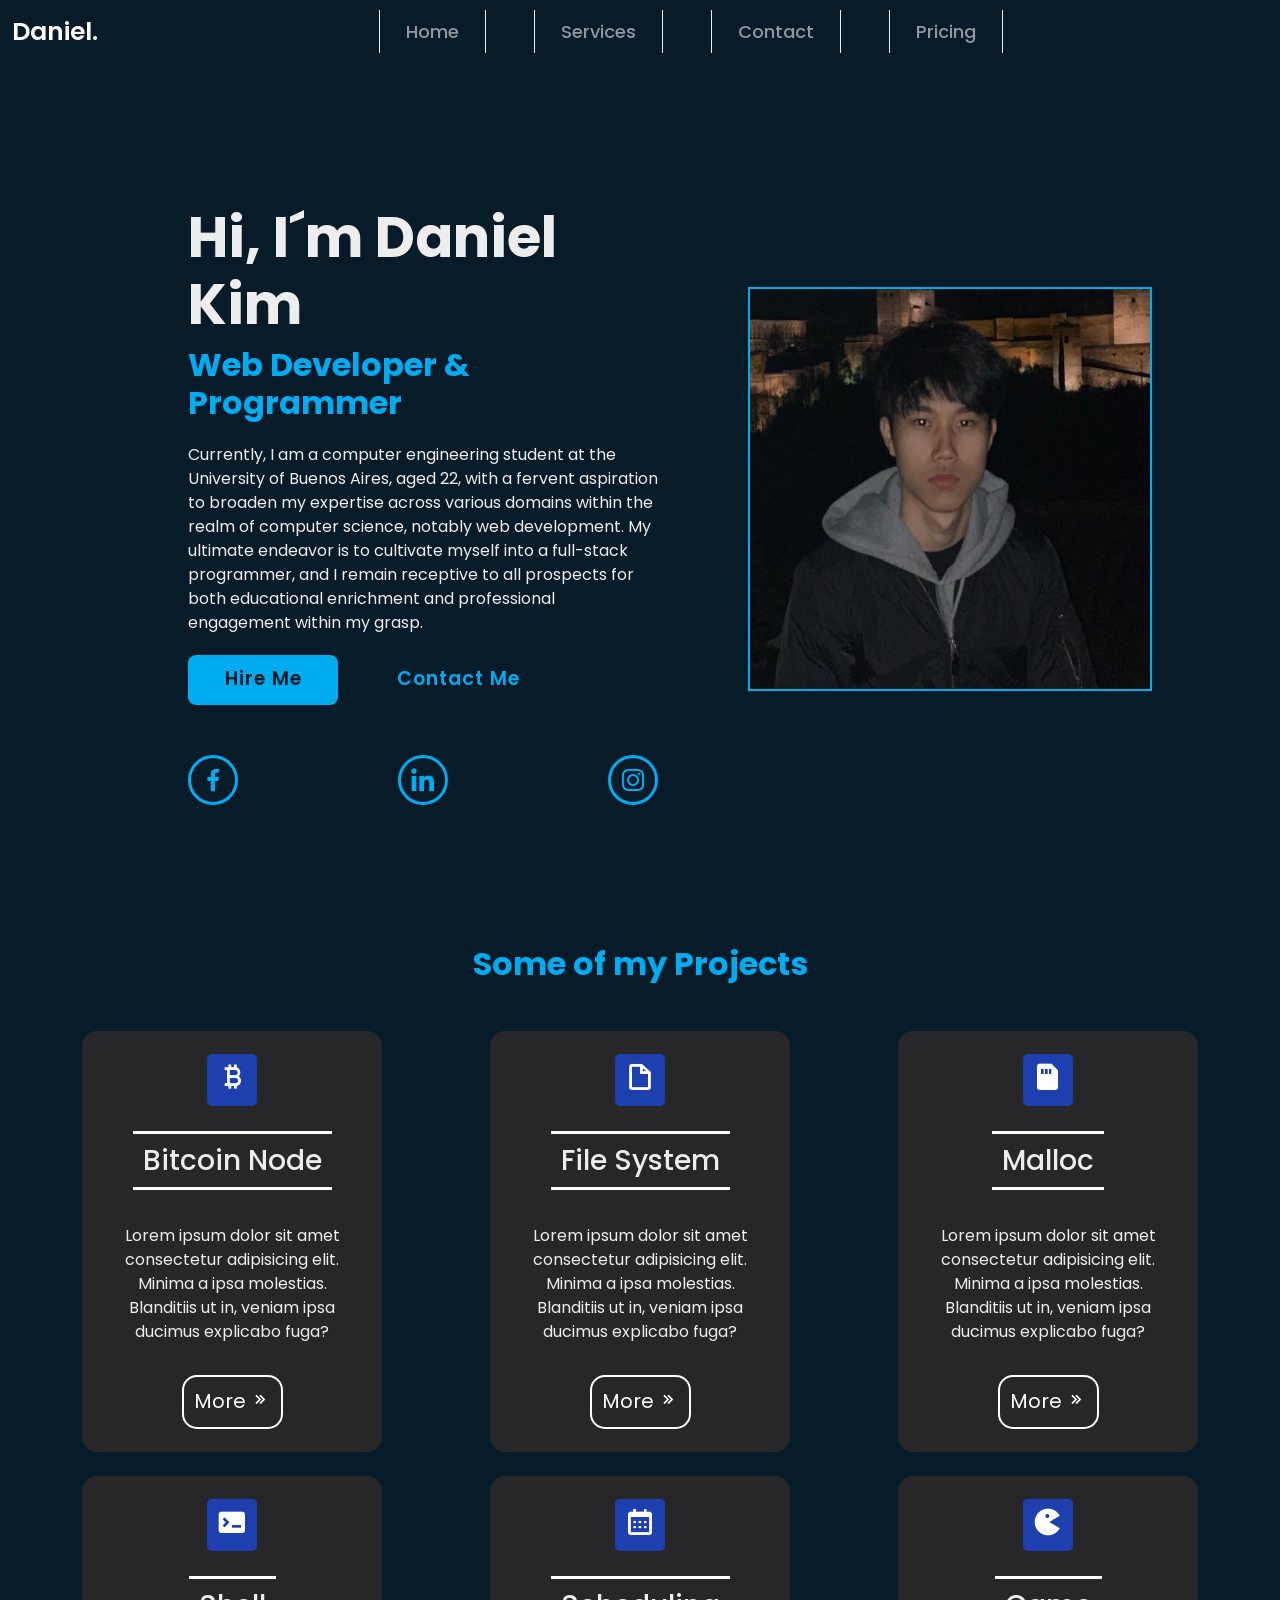
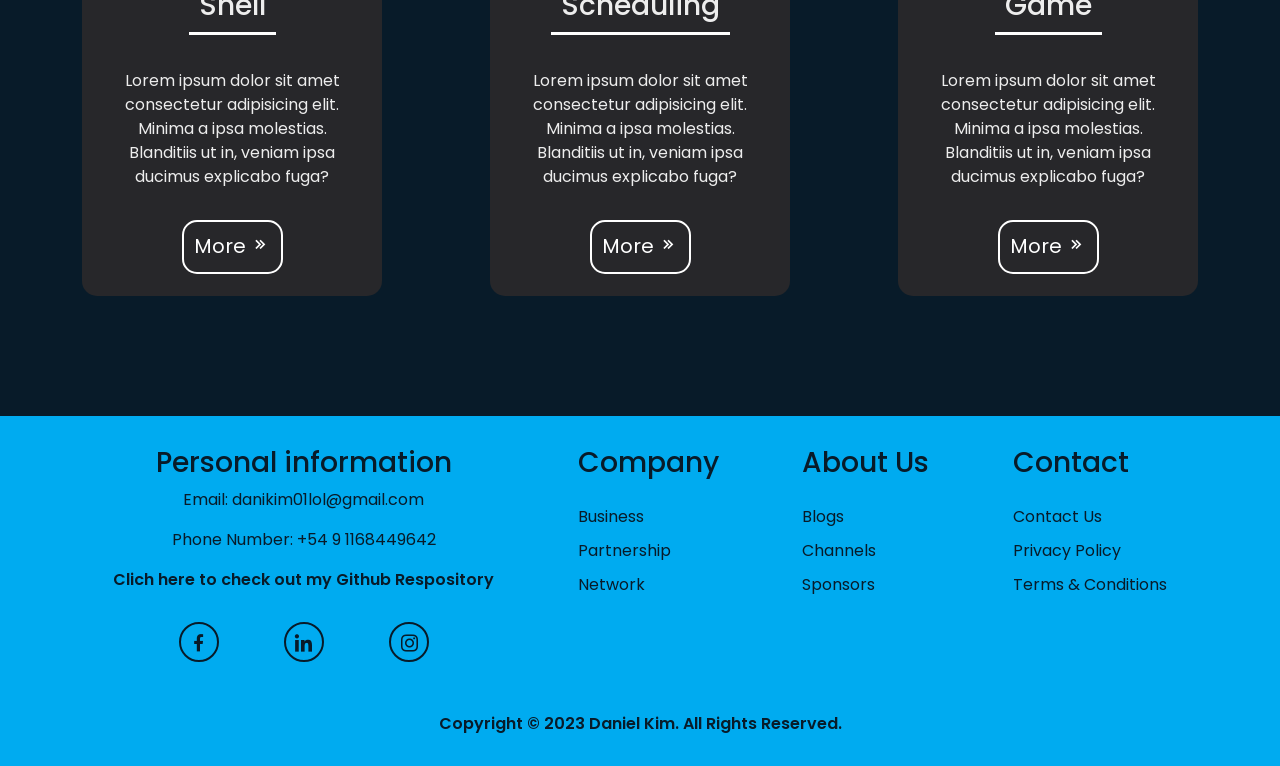
==== commit 07448e86: "pricing finished" ====
--- a/index.html
+++ b/index.html
@@ -7,17 +7,48 @@
       href="https://unpkg.com/boxicons@2.1.4/css/boxicons.min.css"
       rel="stylesheet"
     />
+    <link rel="stylesheet" href="bootstrap/bootstrap.css" />
     <link rel="stylesheet" href="css/styles.css" />
-    <title>Document</title>
+    <title>Home</title>
   </head>
   <body>
-    <header class="header">
-      <a href="#" class="logo">Daniel.</a>
-      <nav class="navbar">
-        <a href="#">Home</a>
-        <a href="services.html">Services</a>
-        <a href="contact.html">Contact</a>
-        <a href="">Pricing</a>
+    <header>
+      <nav class="navbar navbar-expand-md bg-transparent navbar-dark">
+        <div class="container-fluid">
+          <a class="navbar-brand logo" href="index.html">
+            <span>Daniel.</span>
+          </a>
+          <button
+            class="navbar-toggler"
+            type="button"
+            data-bs-toggle="collapse"
+            data-bs-target="#navbarSupportedContent"
+            aria-controls="navbarSupportedContent"
+            aria-expanded="false"
+            aria-label="Toggle navigation"
+          >
+            <span class="navbar-toggler-icon"></span>
+          </button>
+          <div
+            class="collapse navbar-collapse justify-content-center"
+            id="navbarSupportedContent"
+          >
+            <ul class="navbar-nav ml-auto d-flex mi_navbar">
+              <li class="nav-item mx-4">
+                <a class="nav-link mx-md-2" href="index.html">Home</a>
+              </li>
+              <li class="nav-item mx-4">
+                <a class="nav-link mx-md-2" href="services.html">Services</a>
+              </li>
+              <li class="nav-item mx-4">
+                <a class="nav-link mx-md-2" href="contact.html">Contact</a>
+              </li>
+              <li class="nav-item mx-4">
+                <a class="nav-link mx-md-2" href="pricing.html">Pricing</a>
+              </li>
+            </ul>
+          </div>
+        </div>
       </nav>
     </header>
 
@@ -27,23 +58,38 @@
           <h1>Hi, I´m Daniel Kim</h1>
           <h2>Web Developer & Programmer</h2>
           <p>
-            Lorem ipsum dolor sit amet consectetur, adipisicing elit. Vero
-            molestiae unde voluptatibus? Fugit pariatur odio, nulla harum at
-            voluptatibus dolores temporibus fuga veniam distinctio dolorum!
+            Currently, I am a computer engineering student at the University of
+            Buenos Aires, aged 22, with a fervent aspiration to broaden my
+            expertise across various domains within the realm of computer
+            science, notably web development. My ultimate endeavor is to
+            cultivate myself into a full-stack programmer, and I remain
+            receptive to all prospects for both educational enrichment and
+            professional engagement within my grasp.
           </p>
           <div class="btn-box">
-            <a href="">Hire Me</a>
-            <a href="">Contact Me</a>
+            <a href="contact.html">Hire Me</a>
+            <a href="contact.html">Contact Me</a>
           </div>
           <div class="social-media">
-            <a href=""><i class="bx bxl-facebook"></i></a>
-            <a href=""><i class="bx bxl-linkedin"></i></a>
-            <a href=""><i class="bx bxl-instagram"></i></a>
-            <a href=""><i class="bx bxl-twitter"></i></a>
-          </div>
-        </div>
-
-        <div id="prof-pic"><img src="imagenes/prof-pic-me.JPG" alt="" /></div>
+            <a
+              href="https://www.facebook.com/profile.php?id=100007780788058"
+              target="_blank"
+              ><i class="bx bxl-facebook"></i
+            ></a>
+            <a
+              href="https://www.linkedin.com/in/daniel-kim-04999a240/"
+              target="_blank"
+              ><i class="bx bxl-linkedin"></i
+            ></a>
+            <a href="https://www.instagram.com/dan.t.kim/" target="_blank"
+              ><i class="bx bxl-instagram"></i
+            ></a>
+          </div>
+        </div>
+
+        <div id="prof-pic">
+          <img src="imagenes/prof-pic-me.JPG" alt="my profile picture" />
+        </div>
       </div>
 
       <section>
@@ -61,7 +107,7 @@
           </div>
 
           <div class="project">
-            <span><i class='bx bx-file-blank'></i></span>
+            <span><i class="bx bx-file-blank"></i></span>
             <h3>File System</h3>
             <p>
               Lorem ipsum dolor sit amet consectetur adipisicing elit. Minima a
@@ -72,7 +118,7 @@
           </div>
 
           <div class="project">
-            <span><i class='bx bxs-memory-card' ></i></span>
+            <span><i class="bx bxs-memory-card"></i></span>
             <h3>Malloc</h3>
             <p>
               Lorem ipsum dolor sit amet consectetur adipisicing elit. Minima a
@@ -81,9 +127,9 @@
             </p>
             <a href="">More <i class="bx bx-chevrons-right"></i></a>
           </div>
-          
-          <div class="project">
-            <span><i class='bx bxs-terminal' ></i></span>
+
+          <div class="project">
+            <span><i class="bx bxs-terminal"></i></span>
             <h3>Shell</h3>
             <p>
               Lorem ipsum dolor sit amet consectetur adipisicing elit. Minima a
@@ -93,9 +139,8 @@
             <a href="">More <i class="bx bx-chevrons-right"></i></a>
           </div>
 
-
-          <div class="project">
-            <span><i class='bx bx-calendar' ></i></span>
+          <div class="project">
+            <span><i class="bx bx-calendar"></i></span>
             <h3>Scheduling</h3>
             <p>
               Lorem ipsum dolor sit amet consectetur adipisicing elit. Minima a
@@ -106,7 +151,7 @@
           </div>
 
           <div class="project">
-            <span><i class='bx bxs-game' ></i></span>
+            <span><i class="bx bxs-game"></i></span>
             <h3>Game</h3>
             <p>
               Lorem ipsum dolor sit amet consectetur adipisicing elit. Minima a
@@ -115,7 +160,6 @@
             </p>
             <a href="">More <i class="bx bx-chevrons-right"></i></a>
           </div>
-
         </div>
       </section>
     </main>
@@ -132,10 +176,19 @@
             >Clich here to check out my Github Respository</a
           >
           <div class="footer__social-media">
-            <a href=""><i class="bx bxl-facebook"></i></a>
-            <a href=""><i class="bx bxl-linkedin"></i></a>
-            <a href=""><i class="bx bxl-instagram"></i></a>
-            <a href=""><i class="bx bxl-twitter"></i></a>
+            <a
+              href="https://www.facebook.com/profile.php?id=100007780788058"
+              target="_blank"
+              ><i class="bx bxl-facebook"></i
+            ></a>
+            <a
+              href="https://www.linkedin.com/in/daniel-kim-04999a240/"
+              target="_blank"
+              ><i class="bx bxl-linkedin"></i
+            ></a>
+            <a href="https://www.instagram.com/dan.t.kim/" target="_blank"
+              ><i class="bx bxl-instagram"></i
+            ></a>
           </div>
         </div>
 
@@ -158,9 +211,12 @@
           <a href="">Terms & Conditions</a>
         </div>
       </section>
+
       <div id="copyright">
         Copyright © 2023 Daniel Kim. All Rights Reserved.
       </div>
     </footer>
+
+    <script src="js/bootstrap.js"></script>
   </body>
 </html>
--- a/css/styles.css
+++ b/css/styles.css
@@ -10,9 +10,23 @@
   color: #00abf0;
 }
 
+@media (max-width: 900px) {
+  h1 {
+    font-size: 45px;
+  }
+  h2 {
+    font-size: 25px;
+  }
+}
+@media (max-width: 700px) {
+  h1 {
+    font-size: 35px;
+  }
+  h2 {
+    font-size: 20px;
+  }
+}
 .contact-main {
-  margin-top: 90px;
-  height: 100vh;
   display: flex;
   flex-direction: column;
   justify-content: center;
@@ -20,12 +34,6 @@
   color: #ededed;
   margin-bottom: 90px;
   padding: 30px;
-}
-.contact-main h1 {
-  text-align: center;
-  font-size: 56px;
-  font-weight: 700;
-  margin-bottom: 10px;
 }
 .contact-main form {
   border: 2px solid #ededed;
@@ -71,16 +79,6 @@
 .services-main h1 {
   text-align: center;
   color: #ededed;
-}
-@media (max-width: 900px) {
-  .services-main h1 {
-    font-size: 45px;
-  }
-}
-@media (max-width: 700px) {
-  .services-main h1 {
-    font-size: 35px;
-  }
 }
 .services-main h2 {
   color: #ededed;
@@ -105,6 +103,7 @@
 }
 .services-main .features .card span {
   display: inline-block;
+  align-self: flex-start;
   background-color: #1e40af;
   padding: 2px 9px;
   margin-bottom: 1rem;
@@ -118,10 +117,7 @@
   margin-top: 1.25rem;
 }
 .services-main .features .card a {
-  display: flex;
-  justify-content: center;
-  align-items: center;
-  width: 50%;
+  align-self: center;
   color: #fff;
   text-decoration: none;
   font-size: 1.23rem;
@@ -134,7 +130,7 @@
   background-color: #fff;
   color: #27272a;
 }
-@media (max-width: 900px) {
+@media (max-width: 1000px) {
   .services-main .features {
     grid-template-columns: repeat(2, 1fr);
     gap: 20px;
@@ -143,6 +139,84 @@
 @media (max-width: 700px) {
   .services-main .features {
     grid-template-columns: repeat(1, 1fr);
+  }
+}
+
+.pricing-container {
+  margin-top: 90px;
+  padding: 30px;
+  color: #ededed;
+  display: flex;
+  flex-direction: column;
+  align-items: center;
+  justify-content: center;
+}
+.pricing-container .sub-header {
+  max-width: 600px;
+  text-align: center;
+}
+.pricing-container .pricing {
+  padding: 35px;
+  display: grid;
+  grid-template-columns: repeat(3, 1fr);
+  gap: 40px;
+  width: 85%;
+}
+.pricing-container .pricing .pricing-card {
+  display: flex;
+  flex-direction: column;
+  width: 100%;
+  height: 600px;
+  background-color: #27272a;
+  padding: 3rem 2rem;
+  border: 2px solid transparent;
+  box-shadow: 0 0 10px rgba(0, 0, 0, 0.8); /* Sombreado */
+  border-radius: 15px;
+  transition: all 0.3s ease;
+}
+.pricing-container .pricing .pricing-card:hover {
+  border: 2px solid #fff;
+}
+.pricing-container .pricing .pricing-card .card-content {
+  flex: 1;
+}
+.pricing-container .pricing .pricing-card .card-content p:nth-child(1) {
+  font-size: 18px;
+}
+.pricing-container .pricing .pricing-card .card-content p:nth-child(3) {
+  margin-top: 1.6rem;
+}
+.pricing-container .pricing .pricing-card .card-content #price {
+  border-bottom: 2px dashed #fff;
+}
+.pricing-container .pricing .pricing-card .card-content #price p {
+  font-size: 1.6rem;
+  font-weight: 700;
+}
+.pricing-container .pricing .pricing-card .card-content p {
+  font-size: 14px;
+}
+.pricing-container .pricing .pricing-card .btn {
+  color: #ededed;
+  font-size: 25px;
+  border-radius: 18px;
+  border: 2px solid #fff;
+  transition: all 0.3 ease;
+  width: 100%;
+}
+.pricing-container .pricing .pricing-card .btn:hover {
+  background-color: #fff;
+  color: #27272a;
+}
+@media (max-width: 966px) {
+  .pricing-container .pricing .pricing-card .btn {
+    font-size: 20px;
+  }
+}
+@media (max-width: 768px) {
+  .pricing-container .pricing {
+    grid-template-columns: 1fr;
+    gap: 20px;
   }
 }
 
@@ -156,12 +230,16 @@
 body {
   background-color: #081b29;
 }
+body .home {
+  margin-top: 90px;
+}
 body .home__container {
+  margin-bottom: 120px;
   width: 100%;
   padding: auto;
   display: flex;
   flex-direction: row;
-  height: 100vh;
+  height: 100%;
   justify-content: space-around;
   align-items: center;
   padding: 0 10%;
@@ -173,14 +251,12 @@
   margin-left: 40px;
   margin-right: 40px;
   color: #ededed;
-}
-body .home__container .home__content p {
-  max-width: 600px;
 }
 body .home__container .home__content p {
   font-size: 16px;
   font-weight: 400;
   margin: 20px 0;
+  max-width: 600px;
 }
 body .home__container .home__content .btn-box {
   width: 345px;
@@ -310,6 +386,9 @@
   }
 }
 
+.home section {
+  margin-bottom: 80px;
+}
 .home section h2, .home section h3 {
   text-align: center;
 }
@@ -358,10 +437,7 @@
   margin-bottom: 25px;
 }
 .home section .my-projects .project a {
-  display: flex;
-  justify-content: center;
-  align-items: center;
-  width: 50%;
+  align-self: center;
   color: #fff;
   text-decoration: none;
   font-size: 1.23rem;
@@ -385,17 +461,6 @@
   }
 }
 
-.header {
-  top: 0;
-  left: 0;
-  width: 100%;
-  padding: 20px 10%;
-  background: transparent;
-  display: flex;
-  justify-content: space-between;
-  align-items: center;
-}
-
 .logo {
   position: relative;
   font-size: 25px;
@@ -403,44 +468,32 @@
   text-decoration: none;
   font-weight: 600;
 }
-
-.navbar a {
+.logo span:hover {
+  color: #00abf0;
+}
+
+.mi_navbar li a {
   font-size: 18px;
   color: #ededed;
   text-decoration: none;
   font-weight: 500;
-  margin-left: 35px;
   transition: color 0.3s;
 }
-.navbar a:hover {
+.mi_navbar li a:hover {
   color: #00abf0;
 }
+@media (min-width: 768px) {
+  .mi_navbar li {
+    border-right: solid 1px #ededed;
+    border-left: #ededed 1px solid;
+    padding-left: 10px;
+    padding-right: 10px;
+  }
+}
 
 @media (max-width: 768px) {
-  .header {
-    flex-direction: column;
-    justify-content: center;
-    align-items: center;
-  }
-  .header .logo {
-    margin-bottom: 20px;
-  }
   .home {
     transform: translateY(-80px);
-  }
-}
-@media (max-width: 600px) {
-  .header {
-    display: flex;
-    flex-direction: column;
-    justify-content: center;
-    align-items: center;
-  }
-  .navbar {
-    display: flex;
-    flex-direction: column;
-    justify-content: center;
-    align-items: center;
   }
 }
 footer {
@@ -522,7 +575,7 @@
     display: none;
   }
 }
-@media (max-width: 768px) {
+@media (max-width: 900px) {
   footer #footer-info-section {
     flex-direction: column;
     justify-content: center;
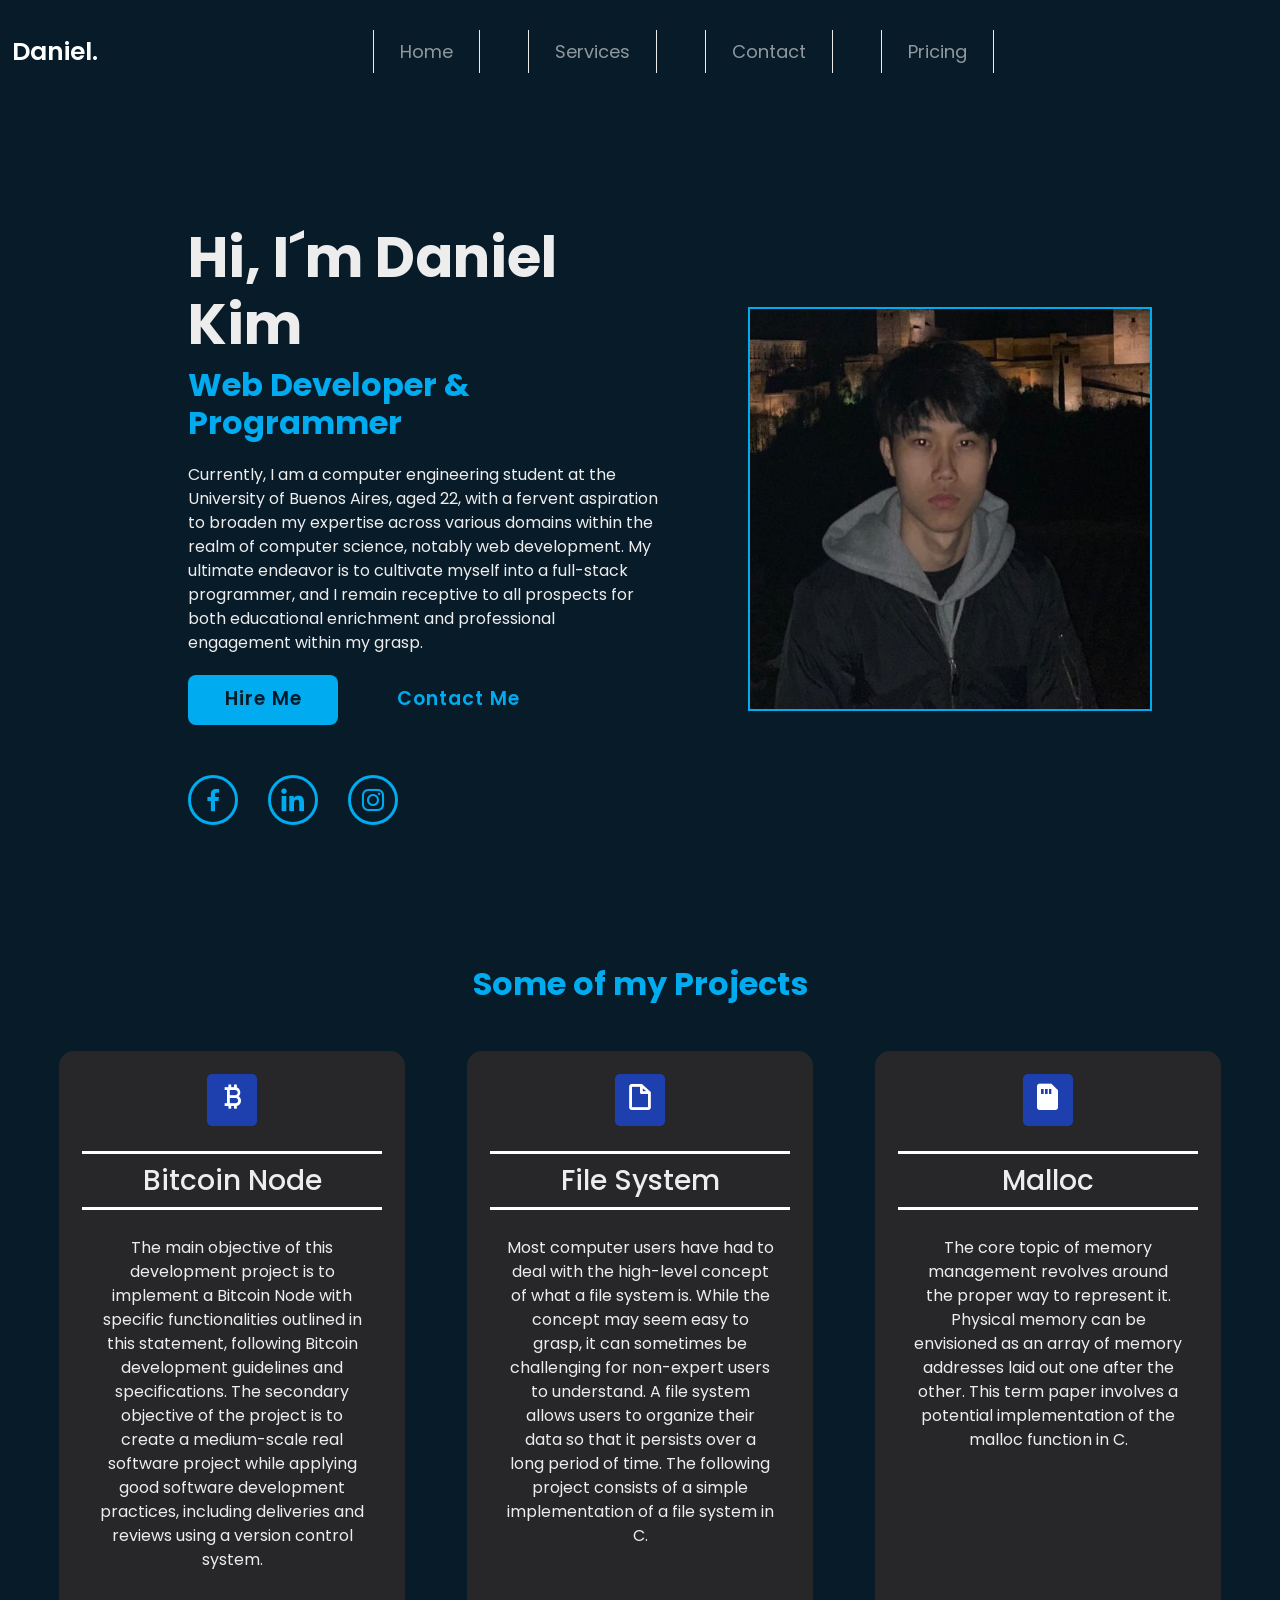
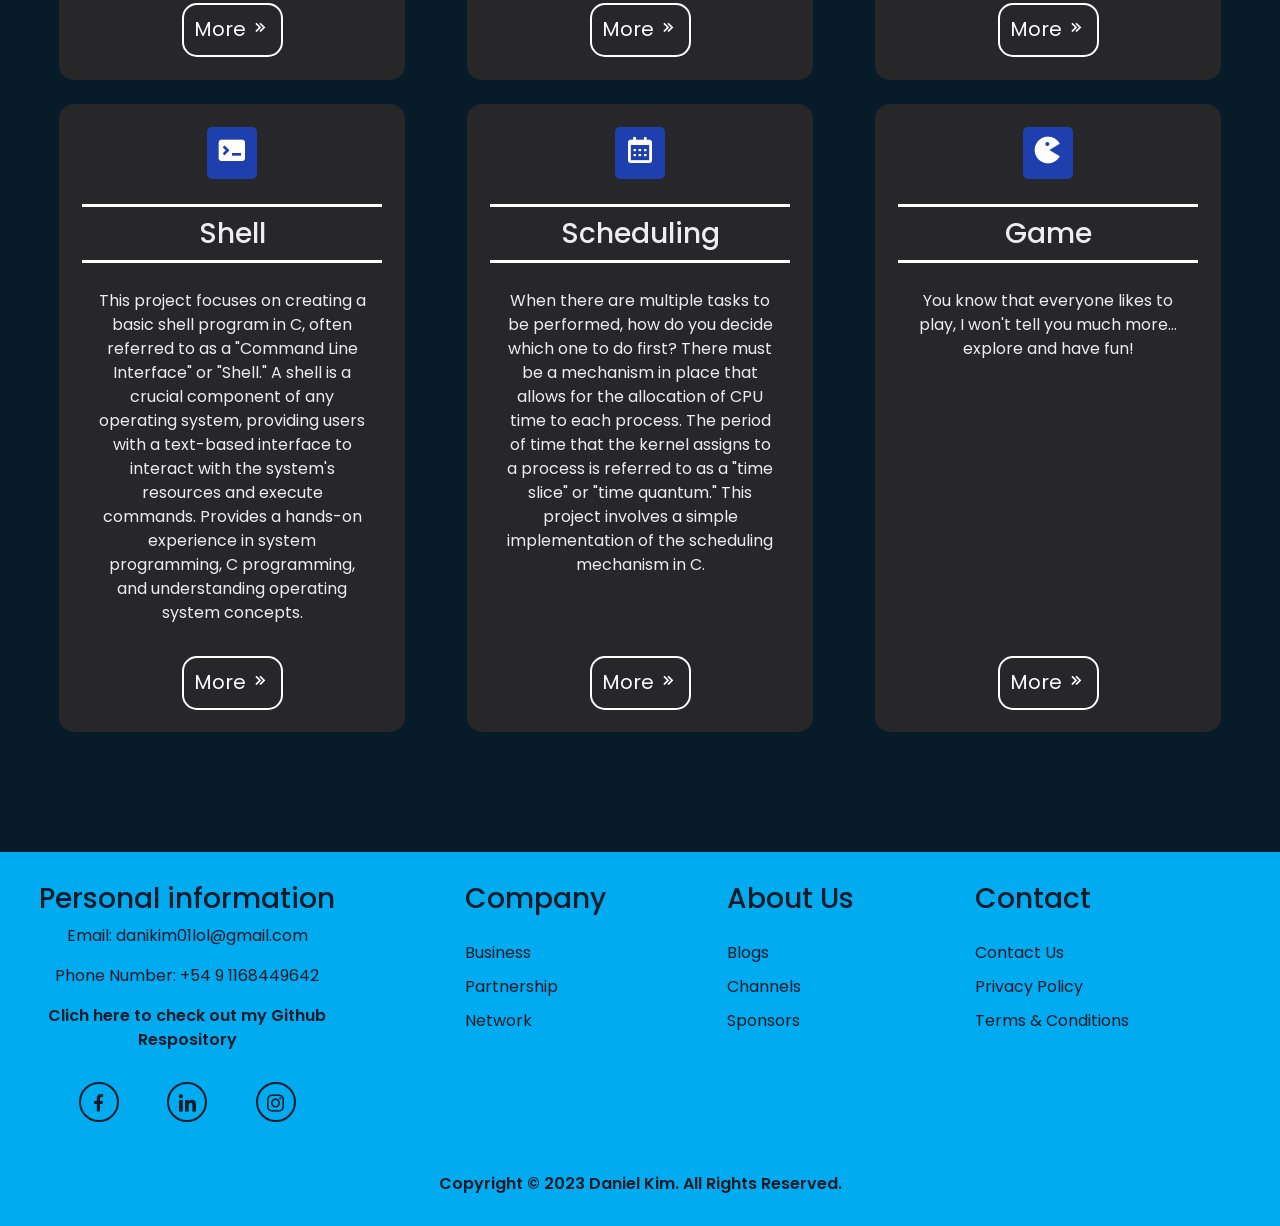
==== commit 9ac187b6: "casi terminado, falta agregar SEO" ====
--- a/index.html
+++ b/index.html
@@ -8,14 +8,17 @@
       rel="stylesheet"
     />
     <link rel="stylesheet" href="bootstrap/bootstrap.css" />
+    <link href="https://unpkg.com/aos@2.3.1/dist/aos.css" rel="stylesheet" />
     <link rel="stylesheet" href="css/styles.css" />
     <title>Home</title>
   </head>
   <body>
     <header>
-      <nav class="navbar navbar-expand-md bg-transparent navbar-dark">
+      <nav
+        class="navbar navbar-expand-md bg-transparent navbar-dark navbar-container"
+      >
         <div class="container-fluid">
-          <a class="navbar-brand logo" href="index.html">
+          <a class="navbar-brand logo mx-auto" href="index.html">
             <span>Daniel.</span>
           </a>
           <button
@@ -92,73 +95,121 @@
         </div>
       </div>
 
-      <section>
+      <section data-aos="fade-up" data-aos-duration="3000">
         <h2>Some of my Projects</h2>
         <div class="my-projects">
           <div class="project">
-            <span><i class="bx bx-bitcoin"></i></span>
-            <h3>Bitcoin Node</h3>
-            <p>
-              Lorem ipsum dolor sit amet consectetur adipisicing elit. Minima a
-              ipsa molestias. Blanditiis ut in, veniam ipsa ducimus explicabo
-              fuga?
-            </p>
-            <a href="">More <i class="bx bx-chevrons-right"></i></a>
-          </div>
-
-          <div class="project">
-            <span><i class="bx bx-file-blank"></i></span>
-            <h3>File System</h3>
-            <p>
-              Lorem ipsum dolor sit amet consectetur adipisicing elit. Minima a
-              ipsa molestias. Blanditiis ut in, veniam ipsa ducimus explicabo
-              fuga?
-            </p>
-            <a href="">More <i class="bx bx-chevrons-right"></i></a>
-          </div>
-
-          <div class="project">
-            <span><i class="bx bxs-memory-card"></i></span>
-            <h3>Malloc</h3>
-            <p>
-              Lorem ipsum dolor sit amet consectetur adipisicing elit. Minima a
-              ipsa molestias. Blanditiis ut in, veniam ipsa ducimus explicabo
-              fuga?
-            </p>
-            <a href="">More <i class="bx bx-chevrons-right"></i></a>
-          </div>
-
-          <div class="project">
-            <span><i class="bx bxs-terminal"></i></span>
-            <h3>Shell</h3>
-            <p>
-              Lorem ipsum dolor sit amet consectetur adipisicing elit. Minima a
-              ipsa molestias. Blanditiis ut in, veniam ipsa ducimus explicabo
-              fuga?
-            </p>
-            <a href="">More <i class="bx bx-chevrons-right"></i></a>
-          </div>
-
-          <div class="project">
-            <span><i class="bx bx-calendar"></i></span>
-            <h3>Scheduling</h3>
-            <p>
-              Lorem ipsum dolor sit amet consectetur adipisicing elit. Minima a
-              ipsa molestias. Blanditiis ut in, veniam ipsa ducimus explicabo
-              fuga?
-            </p>
-            <a href="">More <i class="bx bx-chevrons-right"></i></a>
-          </div>
-
-          <div class="project">
-            <span><i class="bx bxs-game"></i></span>
-            <h3>Game</h3>
-            <p>
-              Lorem ipsum dolor sit amet consectetur adipisicing elit. Minima a
-              ipsa molestias. Blanditiis ut in, veniam ipsa ducimus explicabo
-              fuga?
-            </p>
-            <a href="">More <i class="bx bx-chevrons-right"></i></a>
+            <div>
+              <span><i class="bx bx-bitcoin"></i></span>
+              <h3>Bitcoin Node</h3>
+              <p>
+                The main objective of this development project is to implement a
+                Bitcoin Node with specific functionalities outlined in this
+                statement, following Bitcoin development guidelines and
+                specifications. The secondary objective of the project is to
+                create a medium-scale real software project while applying good
+                software development practices, including deliveries and reviews
+                using a version control system.
+              </p>
+            </div>
+            <a href="https://github.com/Danikim01/Bitcoin" target="_blank"
+              >More <i class="bx bx-chevrons-right"></i
+            ></a>
+          </div>
+
+          <div class="project">
+            <div>
+              <span><i class="bx bx-file-blank"></i></span>
+              <h3>File System</h3>
+              <p>
+                Most computer users have had to deal with the high-level concept
+                of what a file system is. While the concept may seem easy to
+                grasp, it can sometimes be challenging for non-expert users to
+                understand. A file system allows users to organize their data so
+                that it persists over a long period of time. The following project
+                consists of a simple implementation of a file system in C.
+              </p>
+            </div>
+            <a
+              href="https://github.com/Danikim01/sisop-fiuba/tree/entrega_filesystem"
+              target="_blank"
+              >More <i class="bx bx-chevrons-right"></i
+            ></a>
+          </div>
+
+          <div class="project">
+            <div>
+              <span><i class="bx bxs-memory-card"></i></span>
+              <h3>Malloc</h3>
+              <p>
+                The core topic of memory management revolves around the proper
+                way to represent it. Physical memory can be envisioned as an
+                array of memory addresses laid out one after the other. This
+                term paper involves a potential implementation of the malloc
+                function in C.
+              </p>
+            </div>
+            <a
+              href="https://github.com/Danikim01/sisop-fiuba/tree/entrega_malloc"
+              target="_blank"
+              >More <i class="bx bx-chevrons-right"></i
+            ></a>
+          </div>
+
+          <div class="project">
+            <div>
+              <span><i class="bx bxs-terminal"></i></span>
+              <h3>Shell</h3>
+              <p>
+                This project focuses on creating a basic shell program in C,
+                often referred to as a "Command Line Interface" or "Shell." A
+                shell is a crucial component of any operating system, providing
+                users with a text-based interface to interact with the system's
+                resources and execute commands. Provides a hands-on experience
+                in system programming, C programming, and understanding
+                operating system concepts.
+              </p>
+            </div>
+            <a
+              href="https://github.com/Danikim01/sisop-fiuba/tree/entrega_sched"
+              target="_blank"
+              >More <i class="bx bx-chevrons-right"></i
+            ></a>
+          </div>
+
+          <div class="project">
+            <div>
+              <span><i class="bx bx-calendar"></i></span>
+              <h3>Scheduling</h3>
+              <p>
+                When there are multiple tasks to be performed, how do you decide
+                which one to do first? There must be a mechanism in place that
+                allows for the allocation of CPU time to each process. The
+                period of time that the kernel assigns to a process is referred
+                to as a "time slice" or "time quantum." This project involves a
+                simple implementation of the scheduling mechanism in C.
+              </p>
+            </div>
+
+            <a
+              href="https://github.com/Danikim01/sisop-fiuba/tree/entrega_sched"
+              target="_blank"
+              >More <i class="bx bx-chevrons-right"></i
+            ></a>
+          </div>
+
+          <div class="project">
+            <div>
+              <span><i class="bx bxs-game"></i></span>
+              <h3>Game</h3>
+              <p>
+                You know that everyone likes to play, I won't tell you much
+                more... explore and have fun!
+              </p>
+            </div>
+            <a href="https://github.com/Danikim01/TP_2---Algo1" target="_blank"
+              >More <i class="bx bx-chevrons-right"></i
+            ></a>
           </div>
         </div>
       </section>
@@ -192,23 +243,25 @@
           </div>
         </div>
 
-        <div class="footer__subsection">
-          <h3>Company</h3>
-          <a href="">Business</a>
-          <a href="">Partnership</a>
-          <a href="">Network</a>
-        </div>
-        <div class="footer__subsection">
-          <h3>About Us</h3>
-          <a href="">Blogs</a>
-          <a href="">Channels</a>
-          <a href="">Sponsors</a>
-        </div>
-        <div class="footer__subsection">
-          <h3>Contact</h3>
-          <a href="">Contact Us</a>
-          <a href="">Privacy Policy</a>
-          <a href="">Terms & Conditions</a>
+        <div class="footer-subsection-container">
+          <div class="footer__subsection">
+            <h3>Company</h3>
+            <a href="">Business</a>
+            <a href="">Partnership</a>
+            <a href="">Network</a>
+          </div>
+          <div class="footer__subsection">
+            <h3>About Us</h3>
+            <a href="">Blogs</a>
+            <a href="">Channels</a>
+            <a href="">Sponsors</a>
+          </div>
+          <div class="footer__subsection">
+            <h3>Contact</h3>
+            <a href="">Contact Us</a>
+            <a href="">Privacy Policy</a>
+            <a href="">Terms & Conditions</a>
+          </div>
         </div>
       </section>
 
@@ -218,5 +271,9 @@
     </footer>
 
     <script src="js/bootstrap.js"></script>
+    <script src="https://unpkg.com/aos@2.3.1/dist/aos.js"></script>
+    <script>
+      AOS.init();
+    </script>
   </body>
 </html>
--- a/css/styles.css
+++ b/css/styles.css
@@ -85,12 +85,14 @@
   font-size: 23px;
 }
 .services-main .features {
+  width: 100%;
   padding: 30px;
   display: grid;
   grid-template-columns: repeat(4, 1fr);
-  gap: 10px;
+  gap: 25px;
 }
 .services-main .features .card {
+  height: 100%;
   background-color: #27272a;
   padding: 1rem;
   border: 2px solid transparent;
@@ -112,9 +114,23 @@
   border-radius: 5px;
 }
 .services-main .features .card p {
+  width: 100%;
+  height: 100%;
   color: #ccc;
-  margin-bottom: 1.9rem;
   margin-top: 1.25rem;
+}
+.services-main .features .card #card-image {
+  margin: 10px;
+  margin-bottom: 2.3rem;
+  border: 3px solid #fff;
+  transition: all 0.6s ease;
+}
+.services-main .features .card #card-image img {
+  width: 100%;
+  height: 100%;
+}
+.services-main .features .card #card-image:hover {
+  opacity: 0.5;
 }
 .services-main .features .card a {
   align-self: center;
@@ -130,15 +146,20 @@
   background-color: #fff;
   color: #27272a;
 }
-@media (max-width: 1000px) {
+@media (max-width: 1200px) {
   .services-main .features {
     grid-template-columns: repeat(2, 1fr);
     gap: 20px;
   }
 }
-@media (max-width: 700px) {
+@media (max-width: 900px) {
   .services-main .features {
     grid-template-columns: repeat(1, 1fr);
+  }
+}
+@media (max-width: 600px) {
+  .services-main .features .card #card-image {
+    display: none;
   }
 }
 
@@ -252,17 +273,70 @@
   margin-right: 40px;
   color: #ededed;
 }
+body .home__container .home__content h1 {
+  position: relative;
+}
+body .home__container .home__content h1::before {
+  content: "";
+  position: absolute;
+  top: 0;
+  right: 0;
+  width: 100%;
+  height: 100%;
+  background: #081b29;
+  animation: showRight 1s ease forwards;
+  animation-delay: 1s;
+}
+body .home__container .home__content h2 {
+  position: relative;
+}
+body .home__container .home__content h2::before {
+  content: "";
+  position: absolute;
+  top: 0;
+  right: 0;
+  width: 100%;
+  height: 100%;
+  background: #081b29;
+  animation: showRight 1s ease forwards;
+  animation-delay: 1.3s;
+}
 body .home__container .home__content p {
   font-size: 16px;
   font-weight: 400;
   margin: 20px 0;
   max-width: 600px;
+  position: relative;
+}
+body .home__container .home__content p::before {
+  content: "";
+  position: absolute;
+  top: 0;
+  right: 0;
+  width: 100%;
+  height: 100%;
+  background: #081b29;
+  animation: showRight 1s ease forwards;
+  animation-delay: 1.5s;
 }
 body .home__container .home__content .btn-box {
+  position: relative;
   width: 345px;
   height: 50px;
   display: flex;
   justify-content: space-between;
+}
+body .home__container .home__content .btn-box::before {
+  content: "";
+  position: absolute;
+  top: 0;
+  right: 0;
+  width: 100%;
+  height: 100%;
+  background: #081b29;
+  animation: showRight 1s ease forwards;
+  animation-delay: 1.9s;
+  z-index: 2;
 }
 body .home__container .home__content .btn-box a {
   overflow: hidden;
@@ -319,9 +393,23 @@
   width: 100%;
   display: flex;
   flex-direction: row;
-  justify-content: space-between;
+  justify-content: flex-start;
+  position: relative;
+}
+body .home__container .home__content .social-media::before {
+  content: "";
+  position: absolute;
+  top: 0;
+  right: 0;
+  width: 100%;
+  height: 100%;
+  background: #081b29;
+  animation: showRight 1s ease forwards;
+  animation-delay: 2.2s;
+  z-index: 2;
 }
 body .home__container .home__content .social-media a {
+  margin-right: 30px;
   position: relative;
   display: flex;
   text-decoration: none;
@@ -353,8 +441,20 @@
   color: #081b29;
 }
 body .home__container #prof-pic {
+  margin-left: 30px;
+  position: relative;
   border: #00abf0 2px solid;
-  margin-left: 30px;
+}
+body .home__container #prof-pic::before {
+  content: "";
+  position: absolute;
+  top: 0;
+  right: 0;
+  width: 100%;
+  height: 100%;
+  background: #081b29;
+  animation: showRight 1s ease forwards;
+  animation-delay: 1.7s;
 }
 body .home__container #prof-pic img {
   height: 400px;
@@ -381,6 +481,9 @@
     align-items: center;
     height: 80px;
   }
+  body .home__container .home__content .social-media {
+    justify-content: center;
+  }
   body .aptitudes {
     transform: translateY(-50px);
   }
@@ -399,14 +502,16 @@
   grid-template-columns: repeat(3, 1fr);
   padding: 40px;
   gap: 24px;
+  width: 100%;
 }
 .home section .my-projects .project {
+  width: 90%;
   display: flex;
   flex-direction: column;
   align-items: center;
   text-align: center;
+  justify-content: space-between;
   padding: 1.3rem;
-  max-width: 300px;
   background-color: #27272a;
   border: 2px solid transparent;
   border-radius: 15px;
@@ -450,15 +555,18 @@
   background-color: #fff;
   color: #27272a;
 }
-@media (max-width: 900px) {
+@media (max-width: 1100px) {
   .home section .my-projects {
     grid-template-columns: repeat(2, 1fr);
   }
 }
-@media (max-width: 700px) {
+@media (max-width: 768px) {
   .home section .my-projects {
     grid-template-columns: repeat(1, 1fr);
   }
+  .home section .my-projects .project p {
+    max-width: 450px;
+  }
 }
 
 .logo {
@@ -471,16 +579,42 @@
 .logo span:hover {
   color: #00abf0;
 }
+.logo::before {
+  content: " ";
+  position: absolute;
+  top: 0;
+  right: 0;
+  width: 100%;
+  height: 100%;
+  background: #081b29;
+  animation: showRight 1s ease forwards;
+  animation-delay: 0.4s;
+}
+
+@keyframes showRight {
+  100% {
+    width: 0;
+  }
+}
+.navbar-container {
+  margin-top: 20px;
+  position: relative;
+}
+.navbar-container::before {
+  content: "";
+  position: absolute;
+  top: 0;
+  right: 0;
+  width: 100%;
+  height: 100%;
+  background: #081b29;
+  animation: showRight 1s ease forwards;
+  animation-delay: 1s;
+}
 
 .mi_navbar li a {
   font-size: 18px;
   color: #ededed;
-  text-decoration: none;
-  font-weight: 500;
-  transition: color 0.3s;
-}
-.mi_navbar li a:hover {
-  color: #00abf0;
 }
 @media (min-width: 768px) {
   .mi_navbar li {
@@ -511,14 +645,20 @@
   max-width: 300px;
   text-align: justify;
 }
-footer #footer-info-section .footer__subsection {
+footer #footer-info-section .footer-subsection-container {
+  display: flex;
+  flex-direction: row;
+  justify-content: space-evenly;
+  width: 90%;
+}
+footer #footer-info-section .footer-subsection-container .footer__subsection {
   display: flex;
   flex-direction: column;
 }
-footer #footer-info-section .footer__subsection h3 {
+footer #footer-info-section .footer-subsection-container .footer__subsection h3 {
   margin-bottom: 25px;
 }
-footer #footer-info-section .footer__subsection a {
+footer #footer-info-section .footer-subsection-container .footer__subsection a {
   margin-bottom: 10px;
   text-decoration: none;
   color: #081b29;
@@ -563,6 +703,11 @@
   color: #081b29;
   height: 40px;
   width: 40px;
+  transition: all 0.3s ease;
+}
+footer #footer-info-section .personal-info .footer__social-media a:hover {
+  background-color: #081b29;
+  color: #ededed;
 }
 footer #copyright {
   text-align: center;
@@ -577,25 +722,25 @@
 }
 @media (max-width: 900px) {
   footer #footer-info-section {
+    display: flex;
     flex-direction: column;
+    align-items: center;
+  }
+  footer #footer-info-section .footer-subsection-container {
+    margin-top: 90px;
+    margin-bottom: 90px;
+  }
+}
+@media (max-width: 600px) {
+  footer #footer-info-section .footer-subsection-container {
+    display: flex;
+    flex-direction: column;
+    align-items: center;
     justify-content: center;
-    align-items: center;
-  }
-  footer #footer-info-section div:nth-child(1) {
-    margin-bottom: 40px;
-  }
-  footer #footer-info-section div:nth-child(1) h3 {
+  }
+  footer #footer-info-section .footer-subsection-container .footer__subsection {
     text-align: center;
-    margin-bottom: 30px;
-  }
-  footer #footer-info-section div:nth-child(1) p {
-    text-align: center;
-    margin-bottom: 30px;
-  }
-  footer #footer-info-section .footer__subsection {
-    flex-direction: column;
-    justify-content: center;
-    align-items: center;
+    margin-top: 30px;
   }
 }
 
